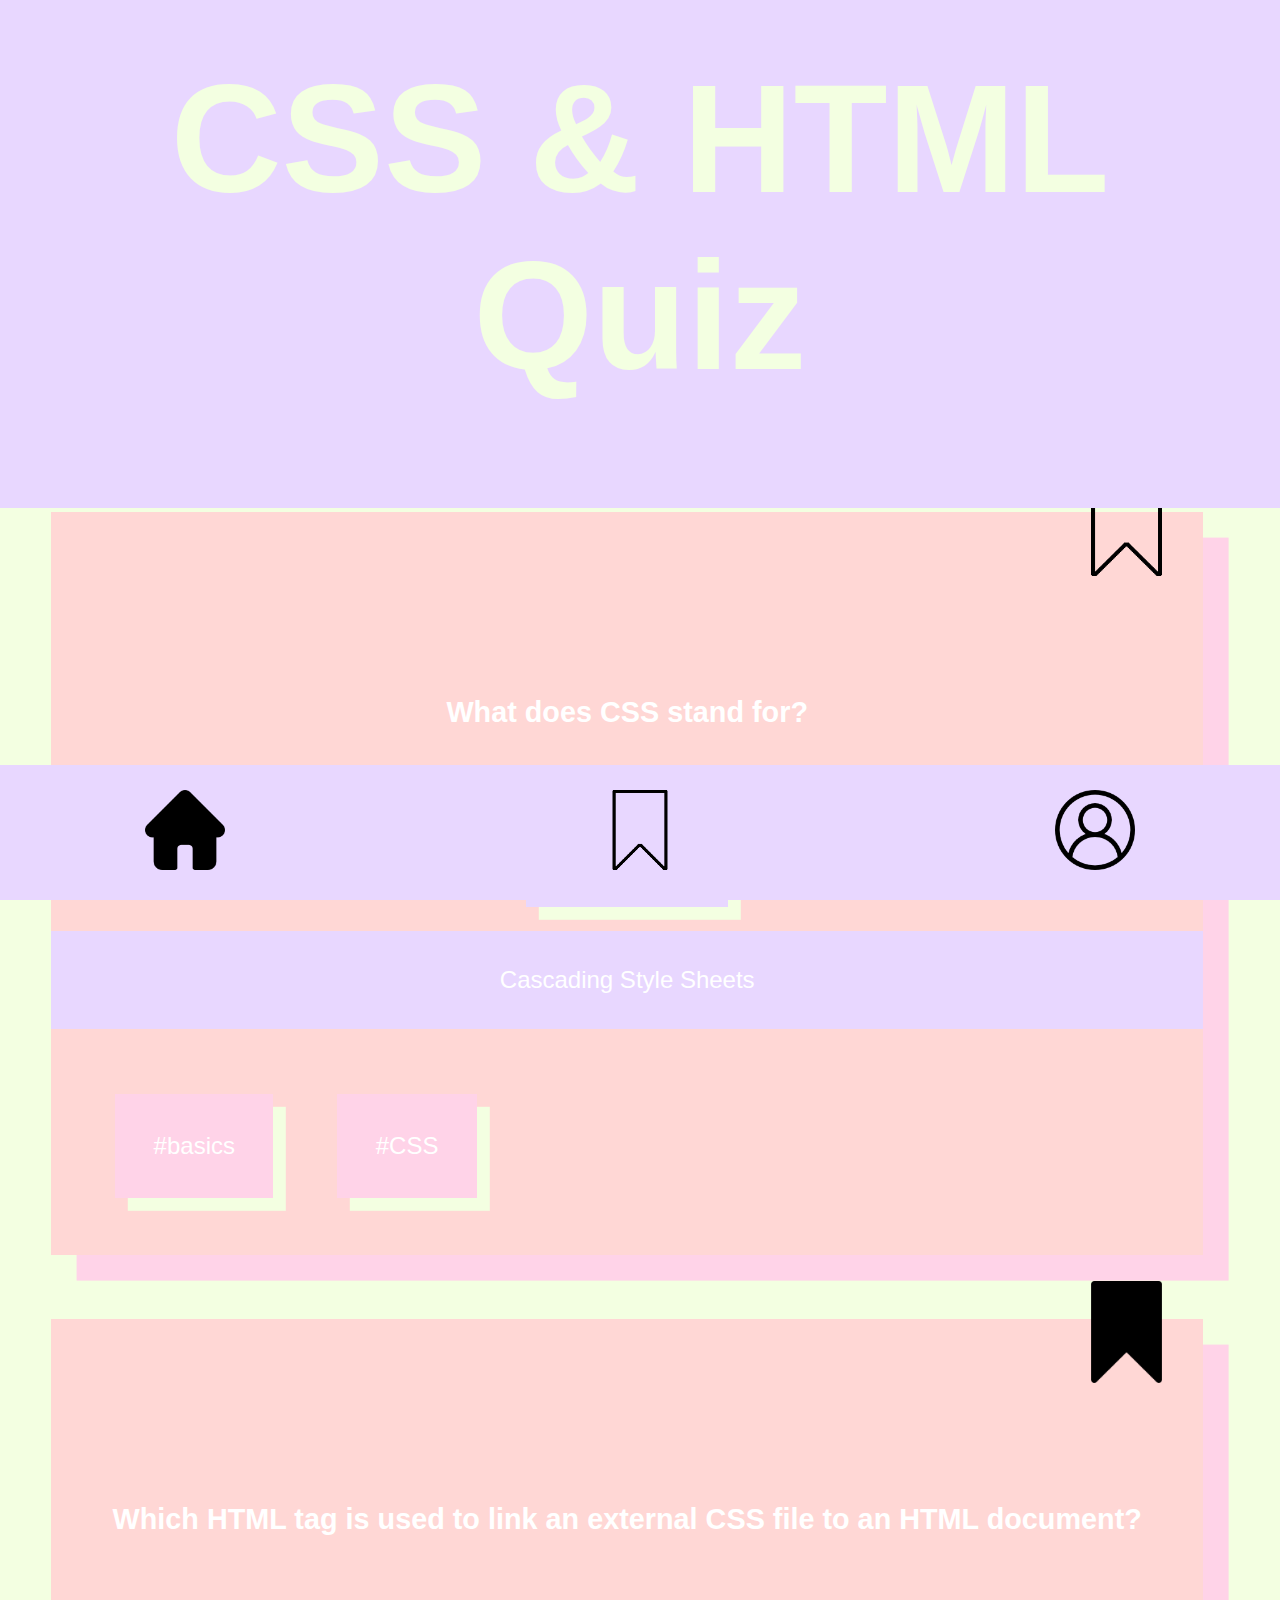
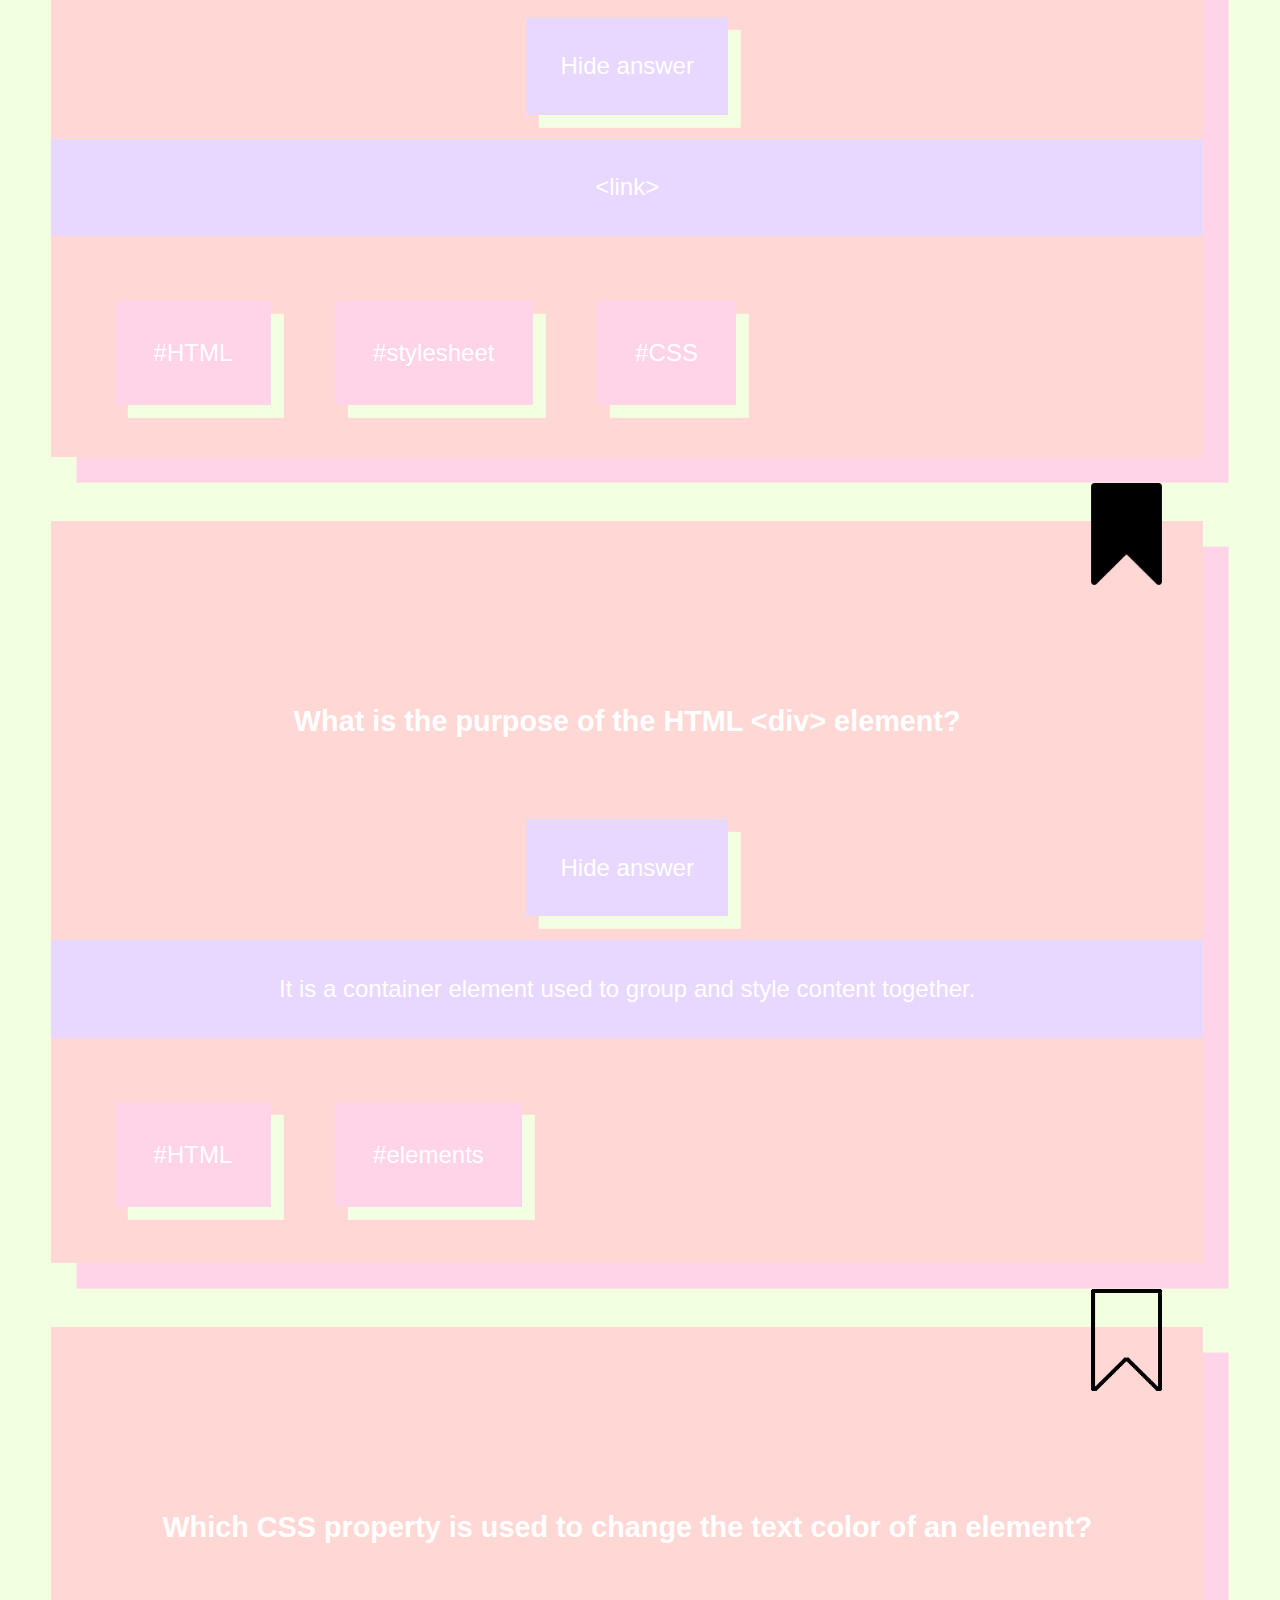
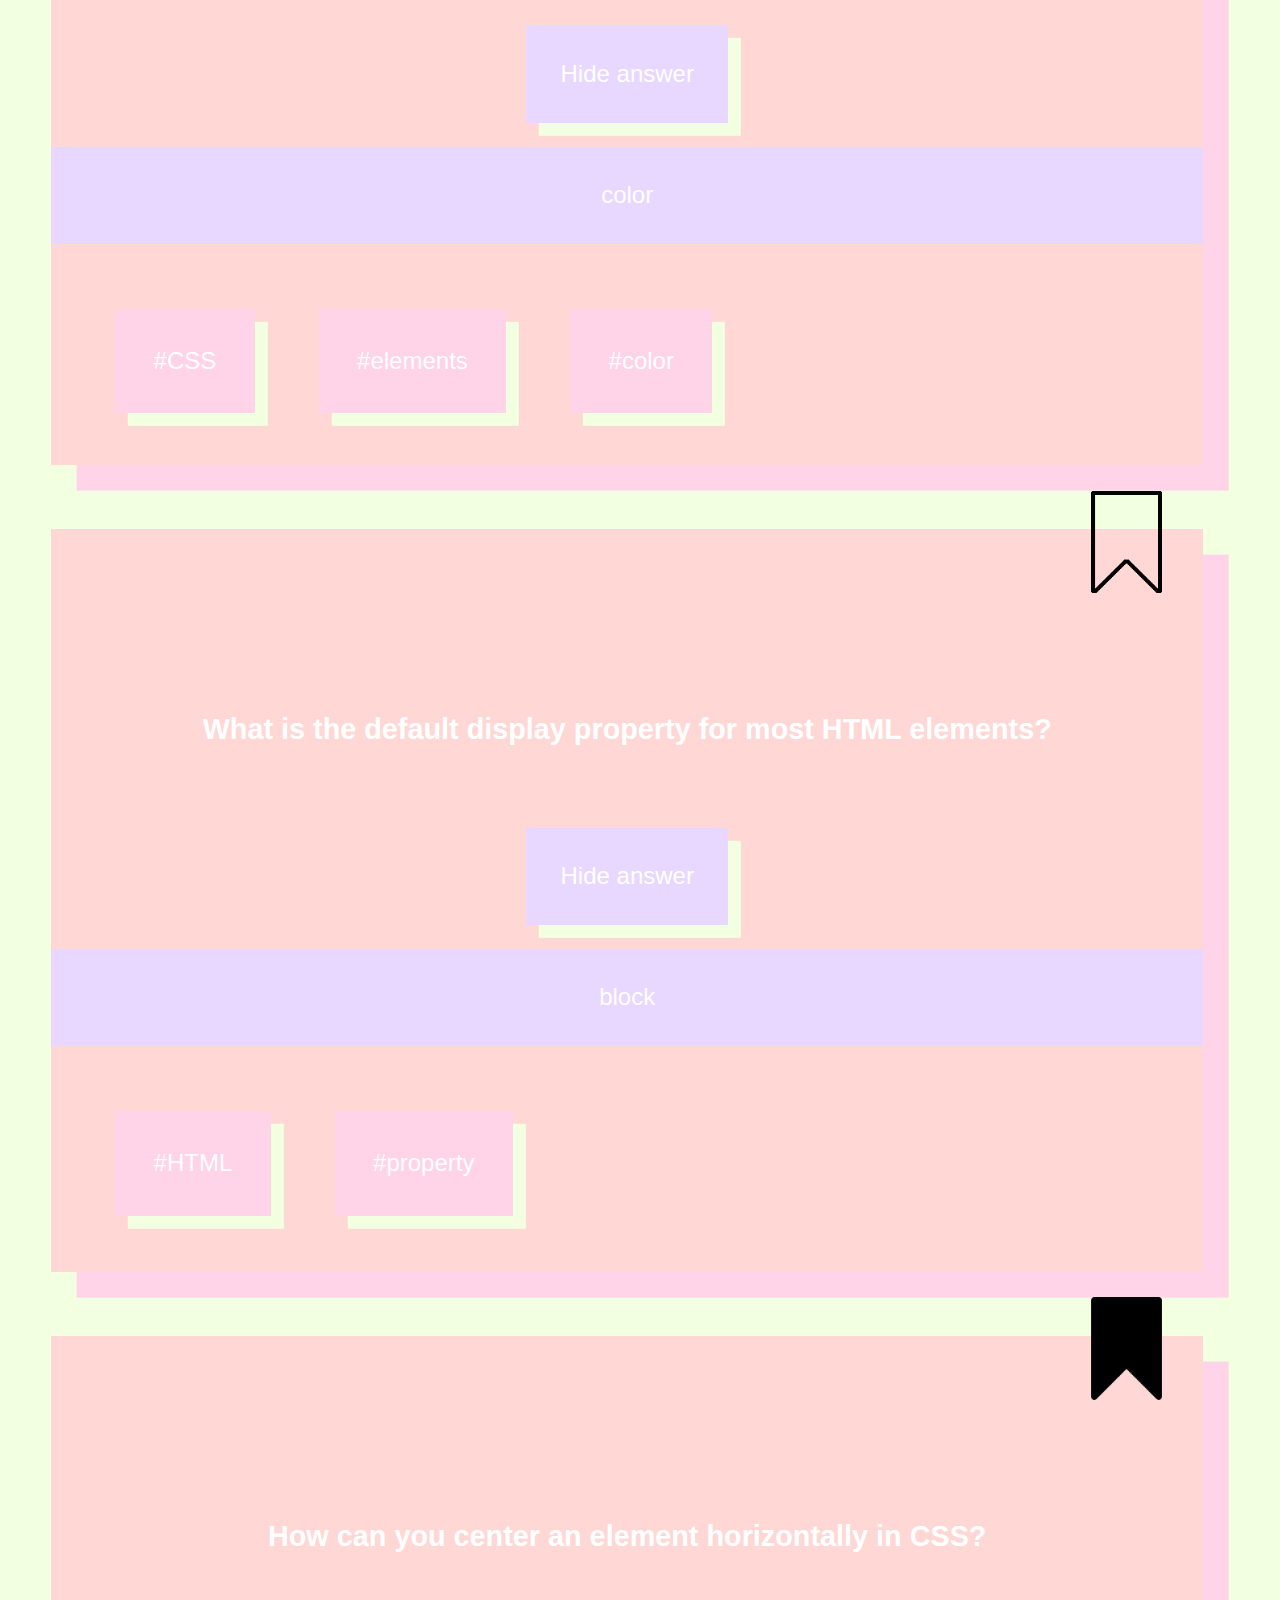
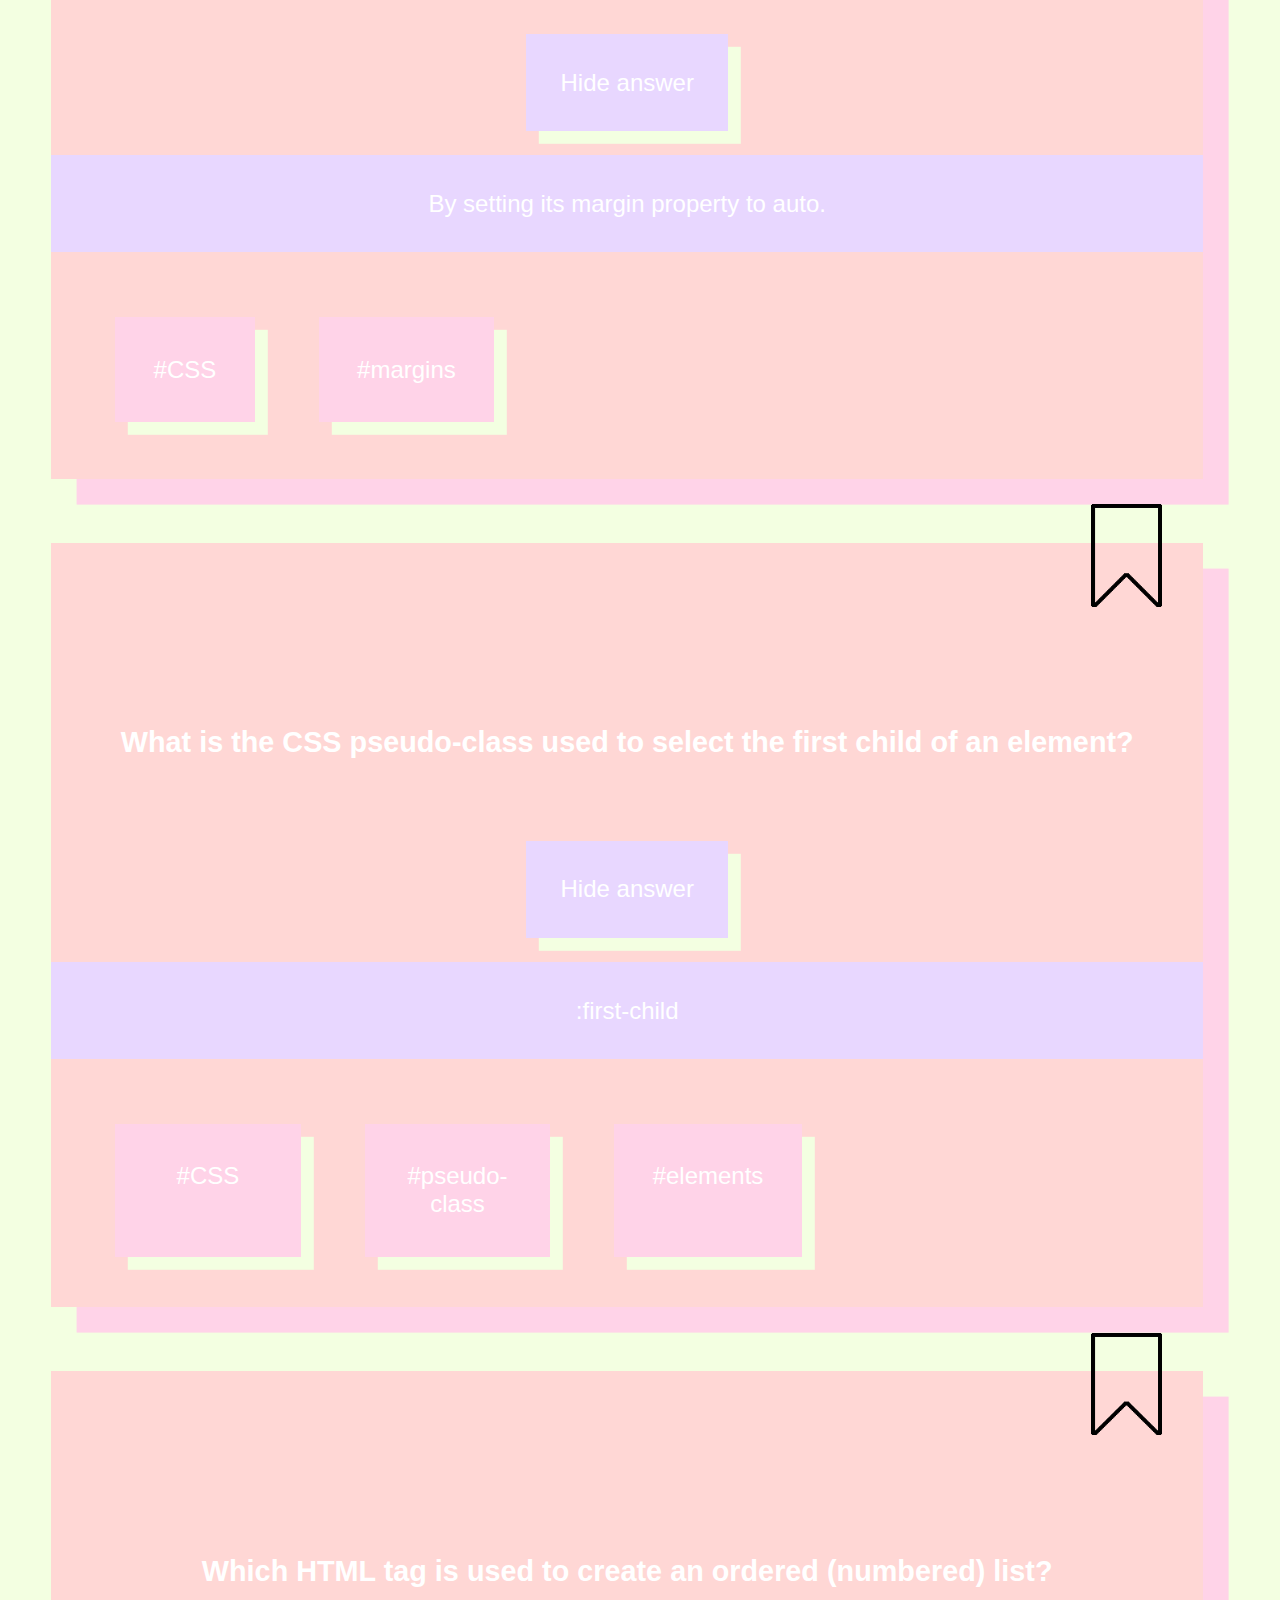
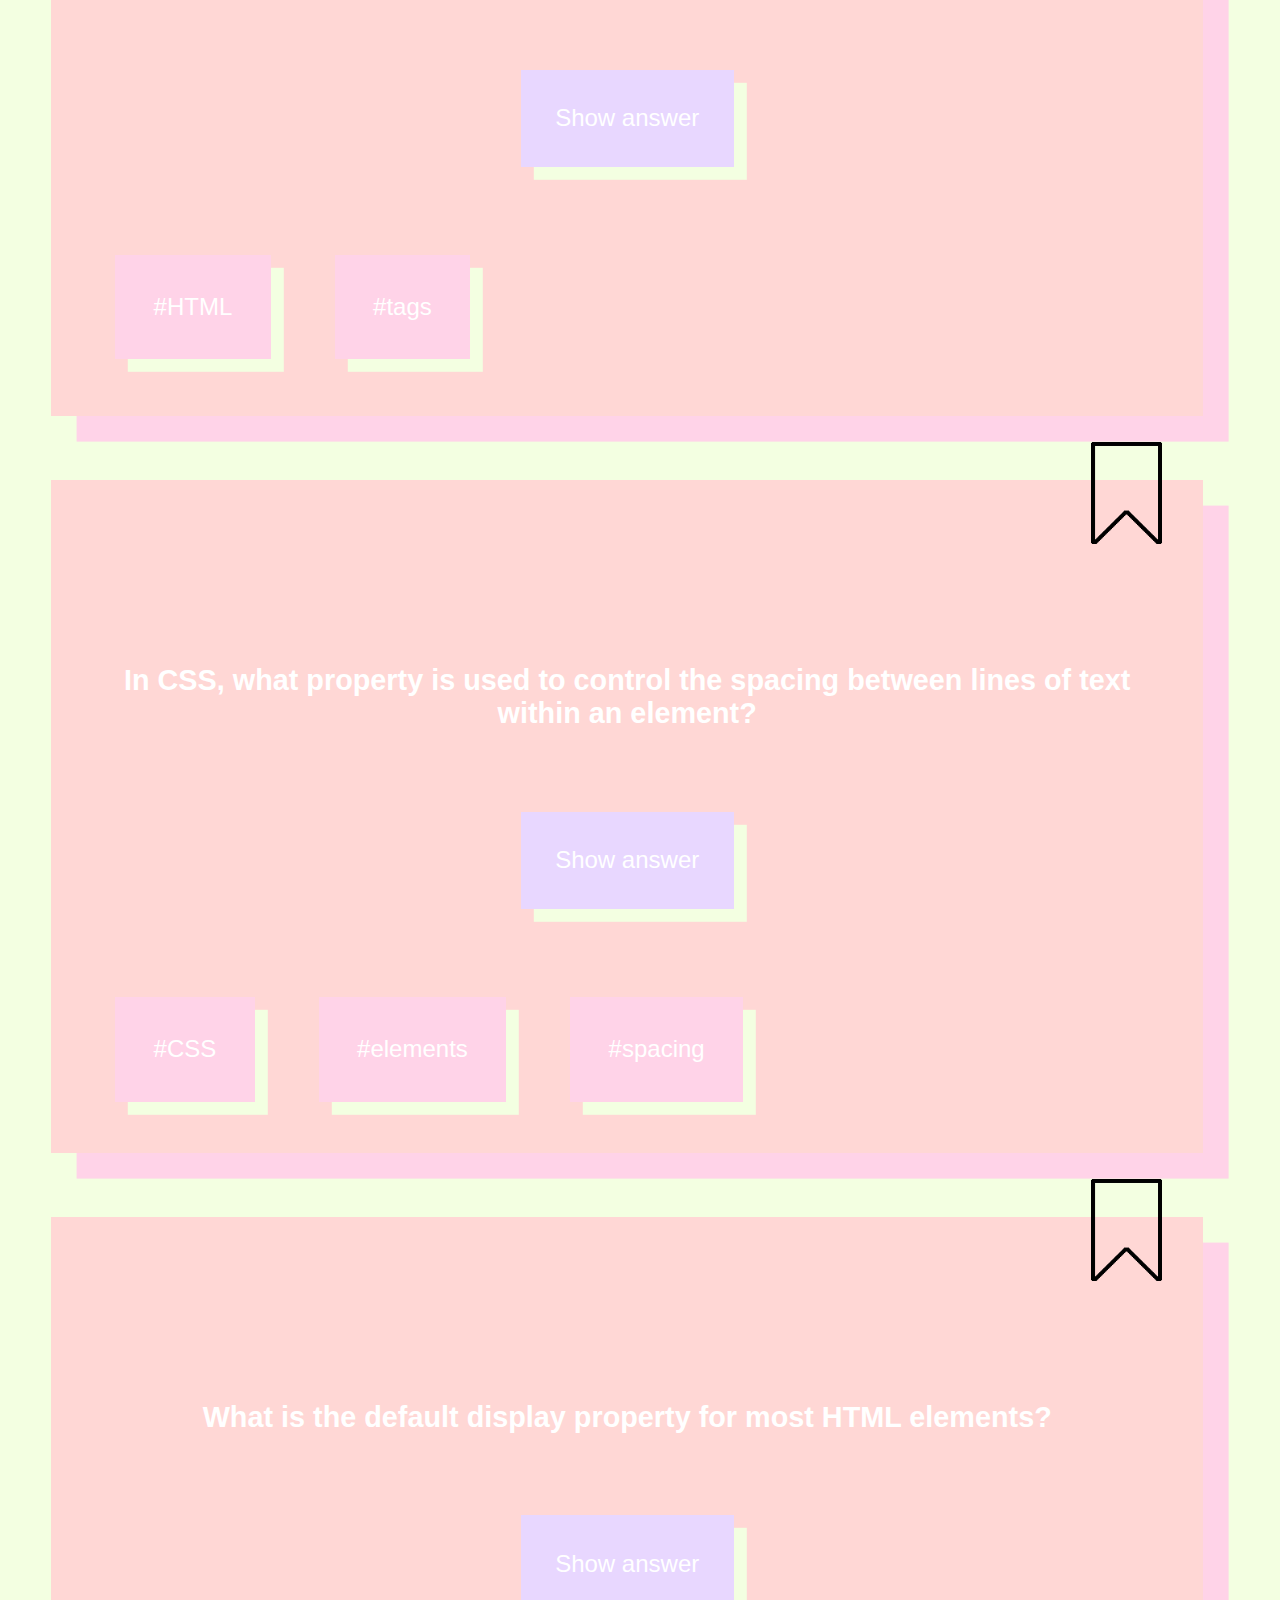
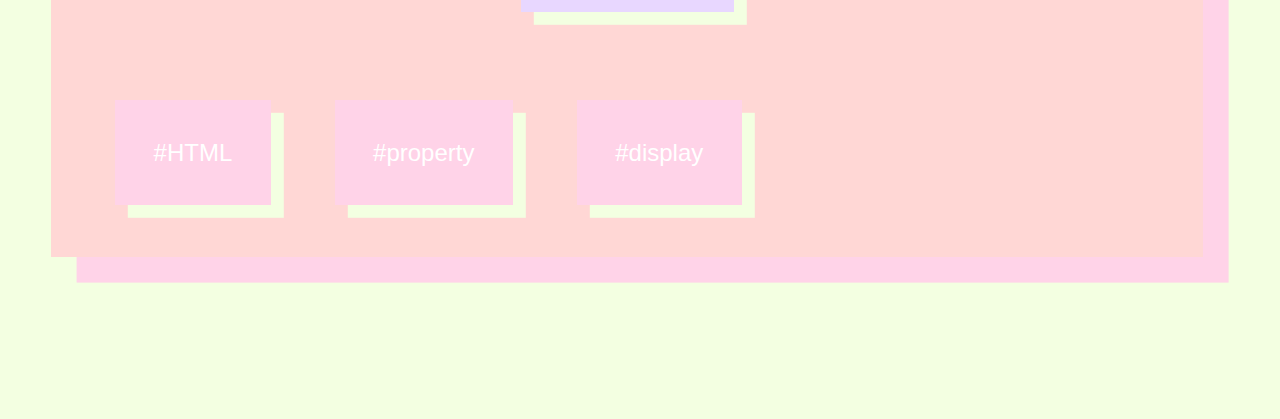
==== index.html @ d7598aff "delete unnecessary section and style bottom space in index.html and bookmarks.html" ====
<!DOCTYPE html>
<html lang="en">
  <head>
    <meta charset="UTF-8" />
    <meta name="viewport" content="width=device-width, initial-scale=1.0" />
    <title>CSS & HTML Quiz - Questions</title>
    <link rel="stylesheet" href="css/styles.css" />
  </head>
  <body>
    <header>
      <h1>CSS & HTML Quiz</h1>
    </header>
    <main>
      <section class="question-box question-1">
        <img
          src="media/icons/bookmark_transparent.png"
          alt="bookmark icon unsigned"
          class="bookmark-icon"
        />
        <h2>What does CSS stand for?</h2>
        <button aria-label="answer button">Hide answer</button>
        <p>Cascading Style Sheets</p>
        <section class="tag-container">
          <p class="tag">#basics</p>
          <p class="tag">#CSS</p>
        </section>
      </section>
      <section class="question-box question-2">
        <img
          src="media/icons/bookmark_filled.png"
          alt="bookmark icon unsigned"
          class="bookmark-icon"
        />
        <h2>
          Which HTML tag is used to link an external CSS file to an HTML
          document?
        </h2>
        <button aria-label="answer button">Hide answer</button>
        <p>&lt;link&gt;</p>
        <section class="tag-container">
          <p class="tag">#HTML</p>
          <p class="tag">#stylesheet</p>
          <p class="tag">#CSS</p>
        </section>
      </section>
      <section class="question-box question-3">
        <img
          src="media/icons/bookmark_filled.png"
          alt="bookmark icon unsigned"
          class="bookmark-icon"
        />
        <h2>What is the purpose of the HTML &lt;div&gt; element?</h2>
        <button aria-label="answer button">Hide answer</button>
        <p>
          It is a container element used to group and style content together.
        </p>
        <section class="tag-container">
          <p class="tag">#HTML</p>
          <p class="tag">#elements</p>
        </section>
      </section>
      <section class="question-box question-4">
        <img
          src="media/icons/bookmark_transparent.png"
          alt="bookmark icon unsigned"
          class="bookmark-icon"
        />
        <h2>
          Which CSS property is used to change the text color of an element?
        </h2>
        <button aria-label="answer button">Hide answer</button>
        <p>color</p>
        <section class="tag-container">
          <p class="tag">#CSS</p>
          <p class="tag">#elements</p>
          <p class="tag">#color</p>
        </section>
      </section>
      <section class="question-box question-5">
        <img
          src="media/icons/bookmark_transparent.png"
          alt="bookmark icon unsigned"
          class="bookmark-icon"
        />
        <h2>What is the default display property for most HTML elements?</h2>
        <button aria-label="answer button">Hide answer</button>
        <p>block</p>
        <section class="tag-container">
          <p class="tag">#HTML</p>
          <p class="tag">#property</p>
        </section>
      </section>
      <section class="question-box question-6git">
        <img
          src="media/icons/bookmark_filled.png"
          alt="bookmark icon unsigned"
          class="bookmark-icon"
        />
        <h2>How can you center an element horizontally in CSS?</h2>
        <button aria-label="answer button">Hide answer</button>
        <p>By setting its margin property to auto.</p>
        <section class="tag-container">
          <p class="tag">#CSS</p>
          <p class="tag">#margins</p>
        </section>
      </section>
      <section class="question-box question-7">
        <img
          src="media/icons/bookmark_transparent.png"
          alt="bookmark icon unsigned"
          class="bookmark-icon"
        />
        <h2>
          What is the CSS pseudo-class used to select the first child of an
          element?
        </h2>
        <button aria-label="answer button">Hide answer</button>
        <p>:first-child</p>
        <section class="tag-container">
          <p class="tag">#CSS</p>
          <p class="tag">#pseudo-class</p>
          <p class="tag">#elements</p>
        </section>
      </section>
      <section class="question-box question-8">
        <img
          src="media/icons/bookmark_transparent.png"
          alt="bookmark icon unsigned"
          class="bookmark-icon"
        />
        <h2>Which HTML tag is used to create an ordered (numbered) list?</h2>
        <button aria-label="answer button">Show answer</button>
        <p hidden>&lt;ol&gt;</p>
        <section class="tag-container">
          <p class="tag">#HTML</p>
          <p class="tag">#tags</p>
        </section>
      </section>
      <section class="question-box question-9">
        <img
          src="media/icons/bookmark_transparent.png"
          alt="bookmark icon unsigned"
          class="bookmark-icon"
        />
        <h2>
          In CSS, what property is used to control the spacing between lines of
          text within an element?
        </h2>
        <button aria-label="answer button">Show answer</button>
        <p hidden>line-height</p>
        <section class="tag-container">
          <p class="tag">#CSS</p>
          <p class="tag">#elements</p>
          <p class="tag">#spacing</p>
        </section>
      </section>
      <section class="question-box question-10 last-question">
        <img
          src="media/icons/bookmark_transparent.png"
          alt="bookmark icon unsigned"
          class="bookmark-icon"
        />
        <h2>What is the default display property for most HTML elements?</h2>
        <button aria-label="answer button">Show answer</button>
        <p hidden>block</p>
        <section class="tag-container">
          <p class="tag">#HTML</p>
          <p class="tag">#property</p>
          <p class="tag">#display</p>
        </section>
      </section>
    </main>
    <footer>
      <a href="#"
        ><img
          src="media/icons/home_filled.png"
          alt="home icon signed"
          width="80px"
          height="80px"
      /></a>
      <a href="bookmarks.html"
        ><img
          src="media/icons/bookmark_transparent.png"
          alt="bookmark icon unsigned"
          width="80px"
          height="80px"
      /></a>
      <a href="profile.html"
        ><img
          src="media/icons/profile.png"
          alt="profile icon unsigned"
          width="80px"
          height="80px"
      /></a>
    </footer>
  </body>
</html>
---- css/styles.css ----
@import url(global.css);

.question-box {
  width: 90vw;
  height: auto;
  margin-bottom: 5vw;
  margin-left: -2%;
  display: flex;
  flex-direction: column;
  align-items: center;
  background-color: var(--primary-background-color);
  box-shadow: 2vw 2vw var(--highlight-color);
}

.tag-container {
  height: fit-content;
  width: fit-content;
  display: flex;
  align-self: flex-start;
  margin: 5vw;
  gap: 5vw;
}

.tag {
  background-color: var(--highlight-color);
  box-shadow: 1vw 1vw var(--secondary-background-color);
  padding: 3vw;
}

.bookmark-icon {
  position: relative;
  display: flex;
  flex-direction: row;
  align-self: flex-end;
  align-content: end;
  margin-right: 2vw;
  max-width: 8vw;
  max-height: 8vw;
  top: -3vw;
}

.last-question,
.last-bookmark {
  margin-bottom: 18vh;
}
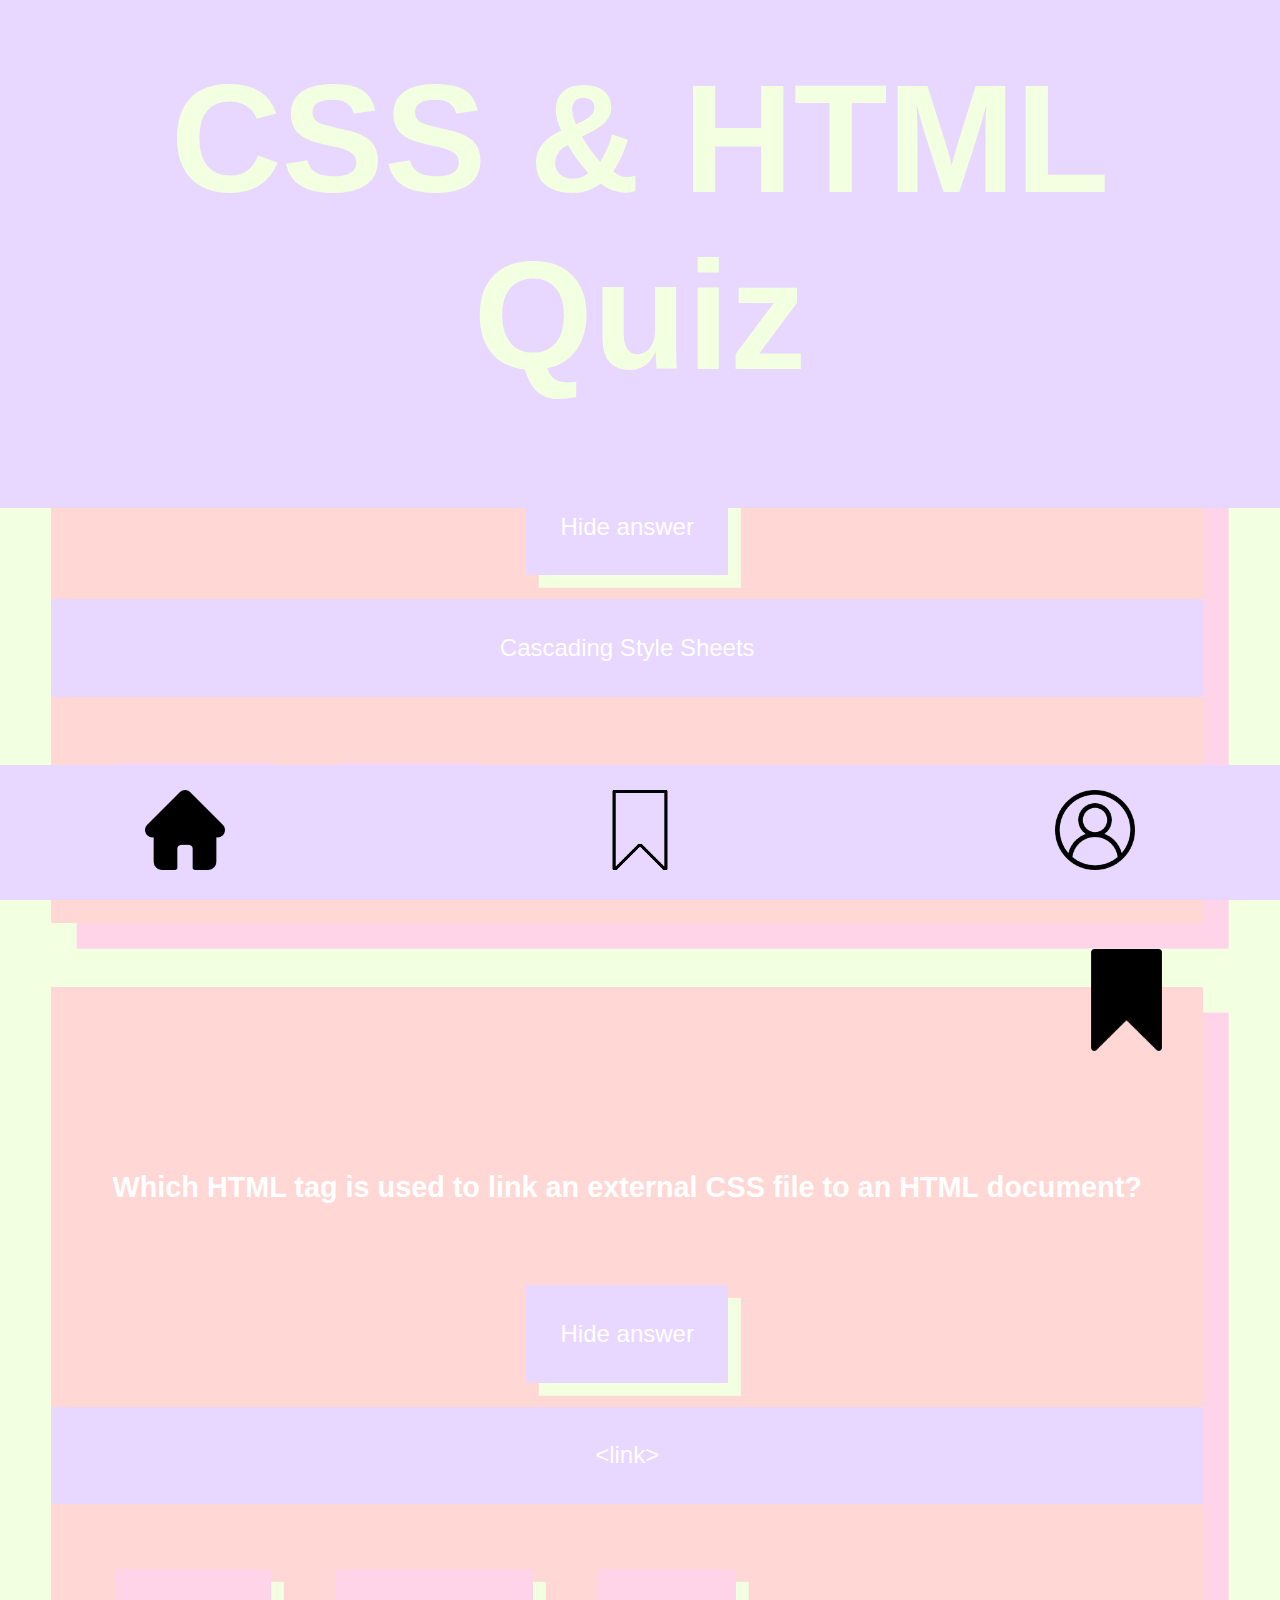
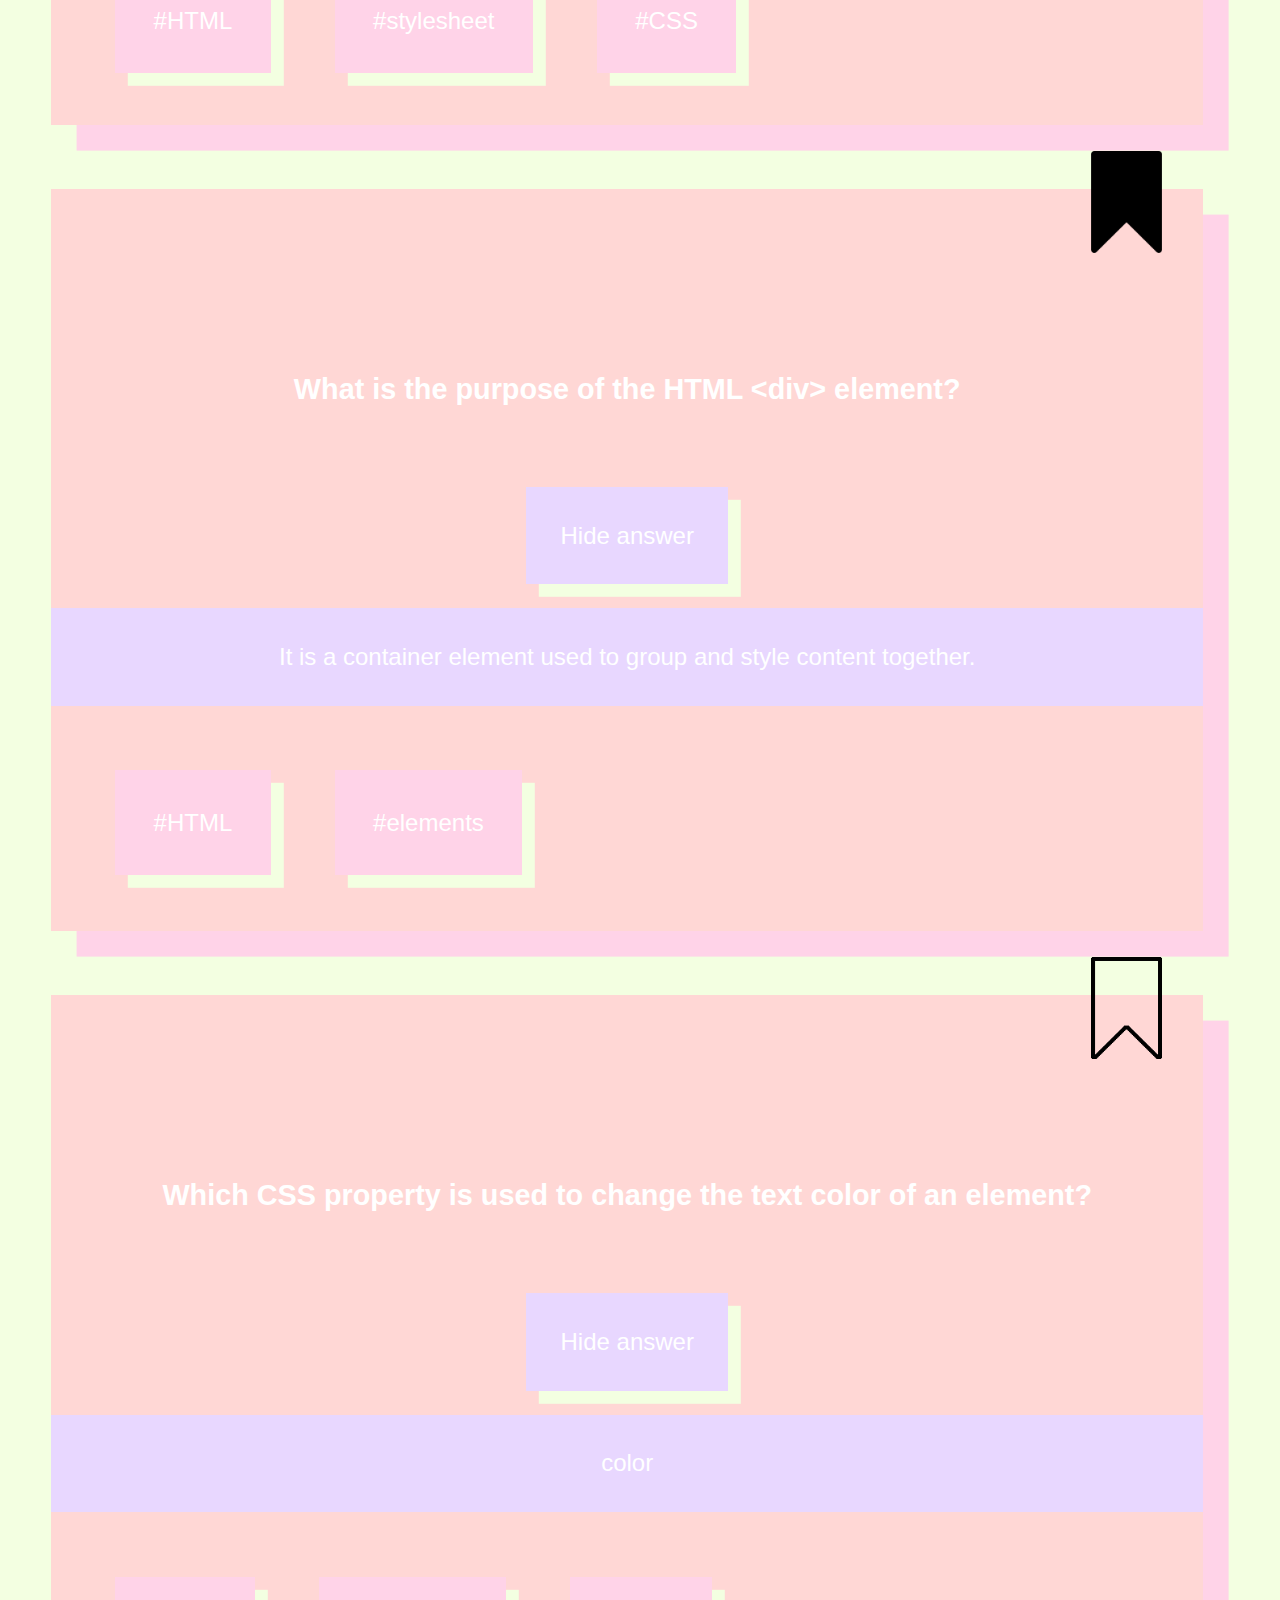
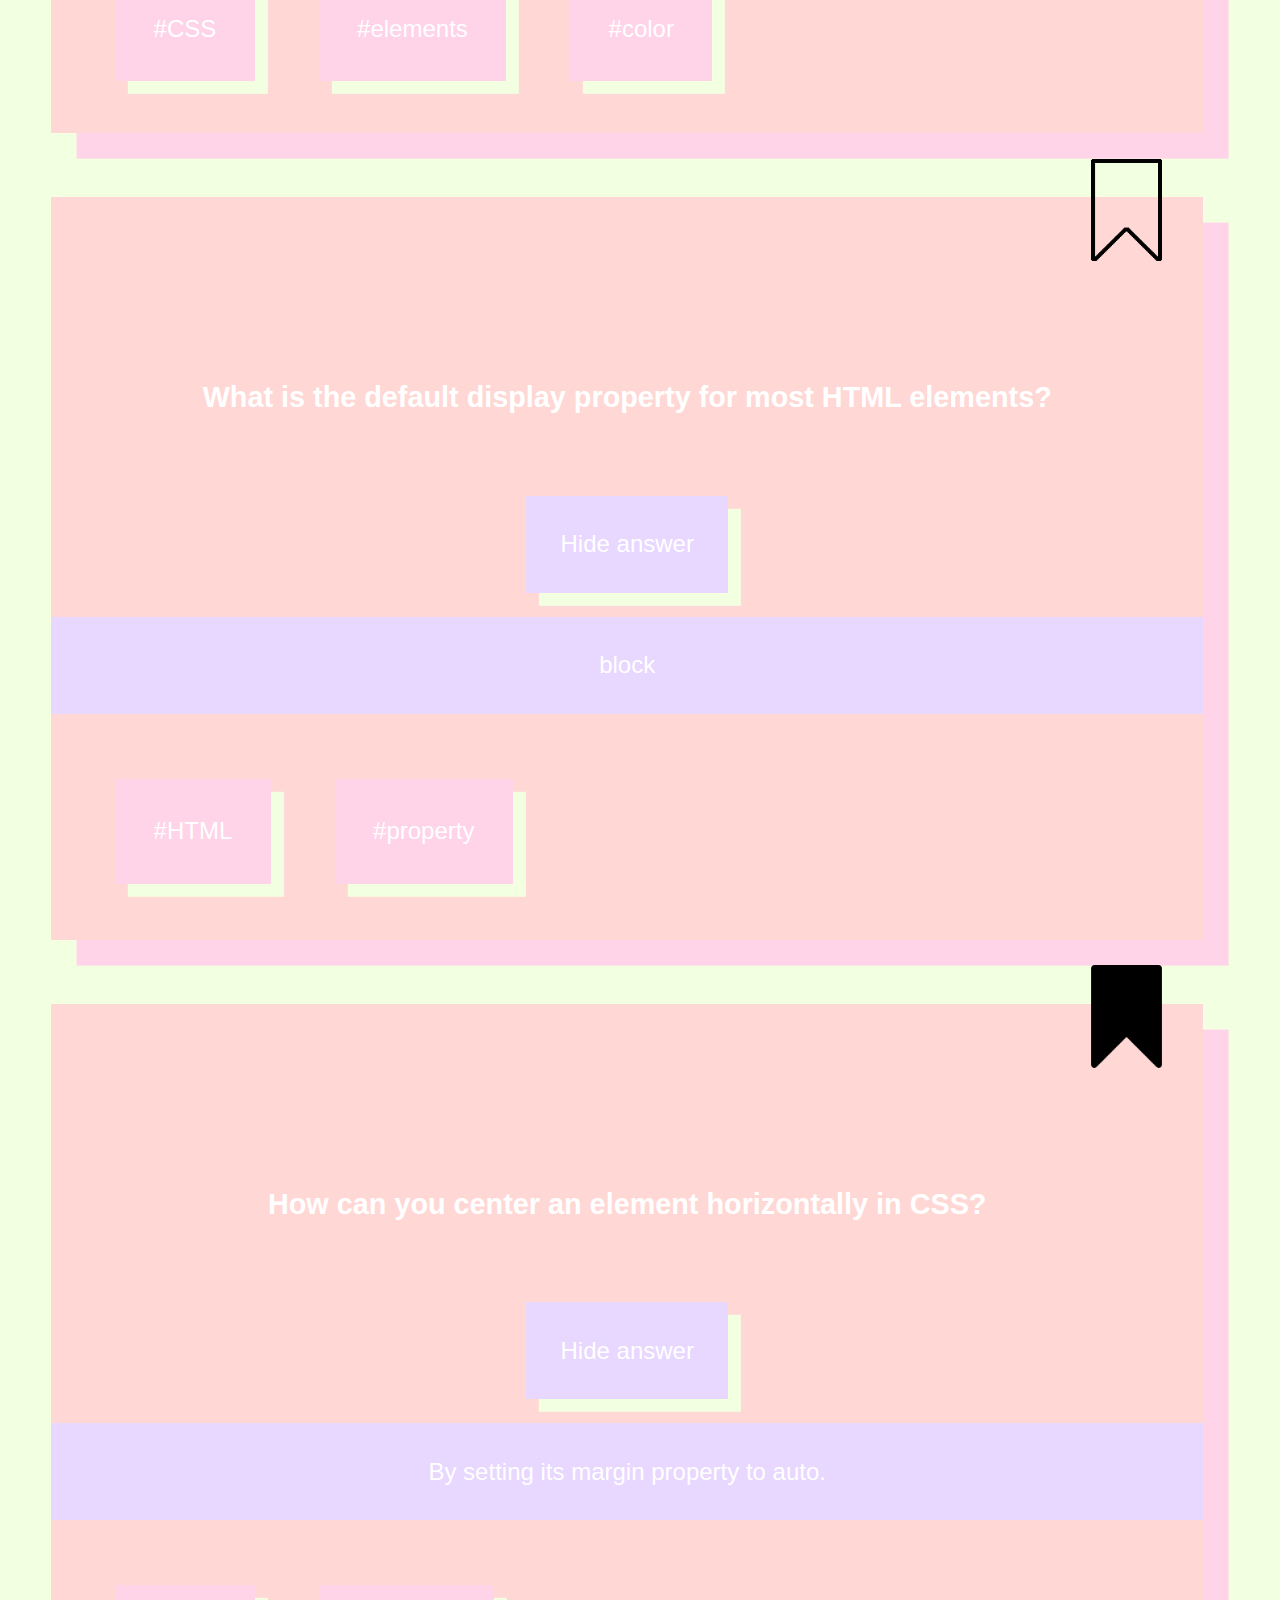
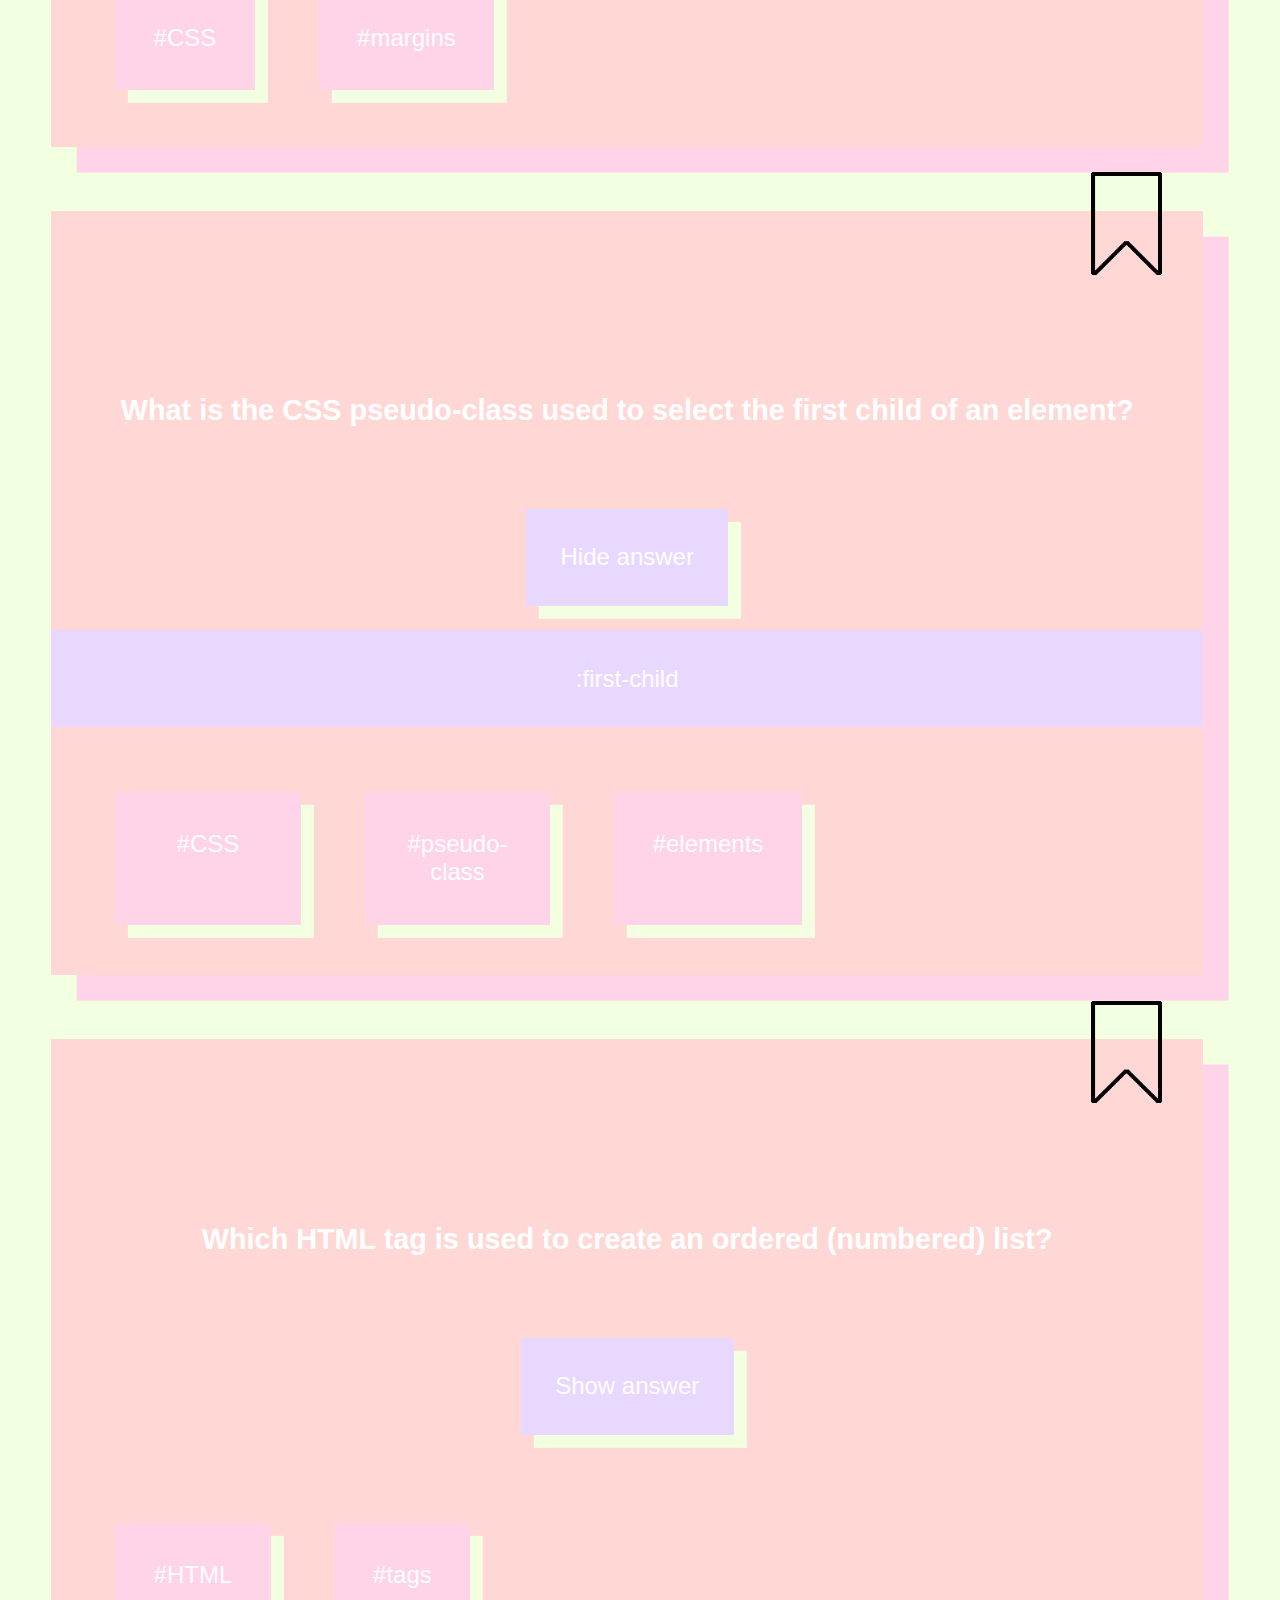
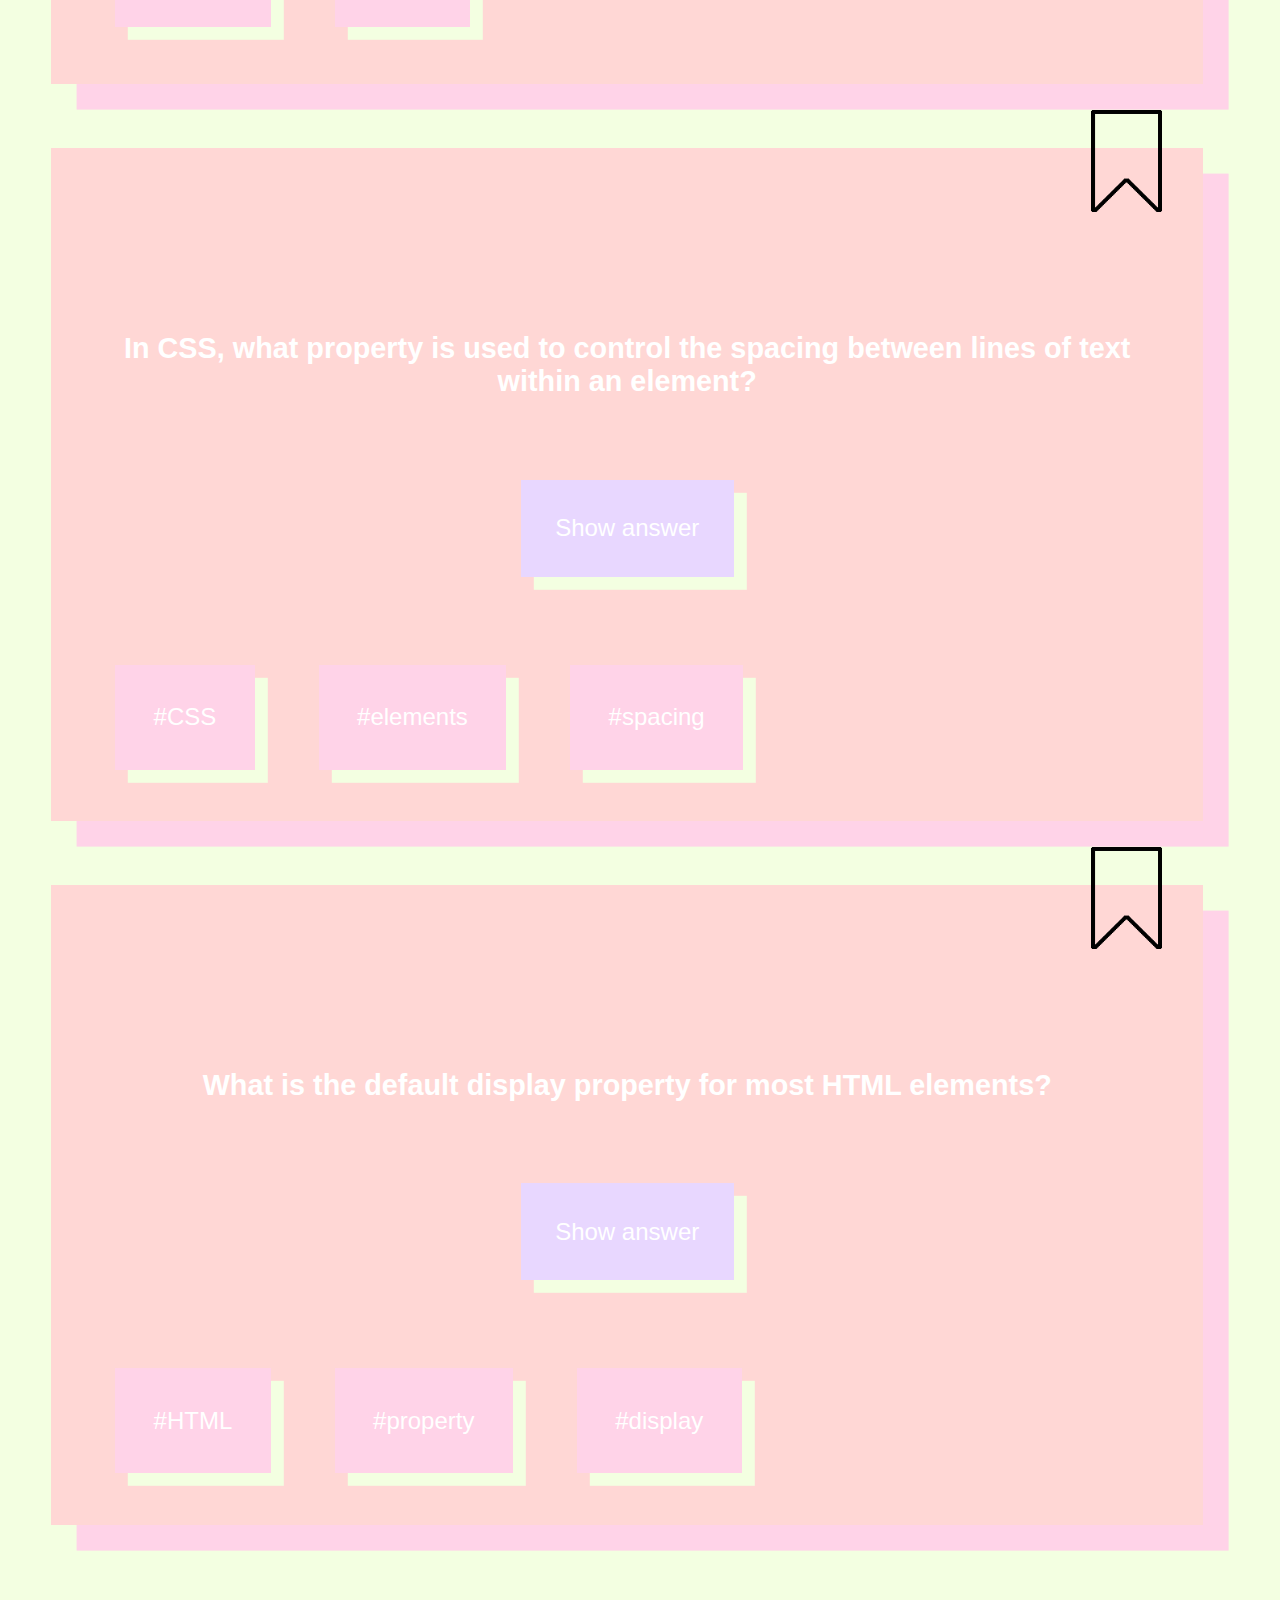
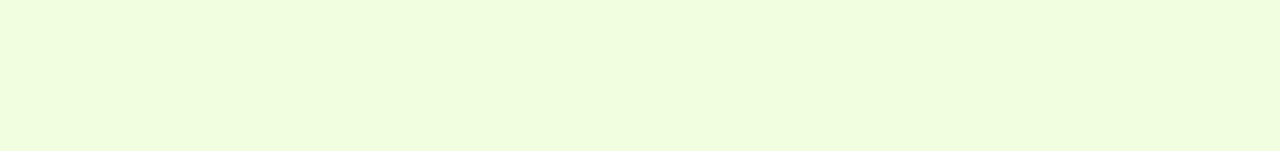
==== commit 83d31697: "delete unnecessary classes" ====
--- a/index.html
+++ b/index.html
@@ -11,7 +11,7 @@
       <h1>CSS & HTML Quiz</h1>
     </header>
     <main>
-      <section class="question-box question-1">
+      <section class="question-box">
         <img
           src="media/icons/bookmark_transparent.png"
           alt="bookmark icon unsigned"
@@ -25,7 +25,7 @@
           <p class="tag">#CSS</p>
         </section>
       </section>
-      <section class="question-box question-2">
+      <section class="question-box">
         <img
           src="media/icons/bookmark_filled.png"
           alt="bookmark icon unsigned"
@@ -43,7 +43,7 @@
           <p class="tag">#CSS</p>
         </section>
       </section>
-      <section class="question-box question-3">
+      <section class="question-box">
         <img
           src="media/icons/bookmark_filled.png"
           alt="bookmark icon unsigned"
@@ -59,7 +59,7 @@
           <p class="tag">#elements</p>
         </section>
       </section>
-      <section class="question-box question-4">
+      <section class="question-box">
         <img
           src="media/icons/bookmark_transparent.png"
           alt="bookmark icon unsigned"
@@ -76,7 +76,7 @@
           <p class="tag">#color</p>
         </section>
       </section>
-      <section class="question-box question-5">
+      <section class="question-box">
         <img
           src="media/icons/bookmark_transparent.png"
           alt="bookmark icon unsigned"
@@ -90,7 +90,7 @@
           <p class="tag">#property</p>
         </section>
       </section>
-      <section class="question-box question-6git">
+      <section class="question-box">
         <img
           src="media/icons/bookmark_filled.png"
           alt="bookmark icon unsigned"
@@ -104,7 +104,7 @@
           <p class="tag">#margins</p>
         </section>
       </section>
-      <section class="question-box question-7">
+      <section class="question-box">
         <img
           src="media/icons/bookmark_transparent.png"
           alt="bookmark icon unsigned"
@@ -122,7 +122,7 @@
           <p class="tag">#elements</p>
         </section>
       </section>
-      <section class="question-box question-8">
+      <section class="question-box">
         <img
           src="media/icons/bookmark_transparent.png"
           alt="bookmark icon unsigned"
@@ -136,7 +136,7 @@
           <p class="tag">#tags</p>
         </section>
       </section>
-      <section class="question-box question-9">
+      <section class="question-box">
         <img
           src="media/icons/bookmark_transparent.png"
           alt="bookmark icon unsigned"
@@ -154,7 +154,7 @@
           <p class="tag">#spacing</p>
         </section>
       </section>
-      <section class="question-box question-10 last-question">
+      <section class="question-box">
         <img
           src="media/icons/bookmark_transparent.png"
           alt="bookmark icon unsigned"
--- a/css/styles.css
+++ b/css/styles.css
@@ -38,8 +38,3 @@
   max-height: 8vw;
   top: -3vw;
 }
-
-.last-question,
-.last-bookmark {
-  margin-bottom: 18vh;
-}
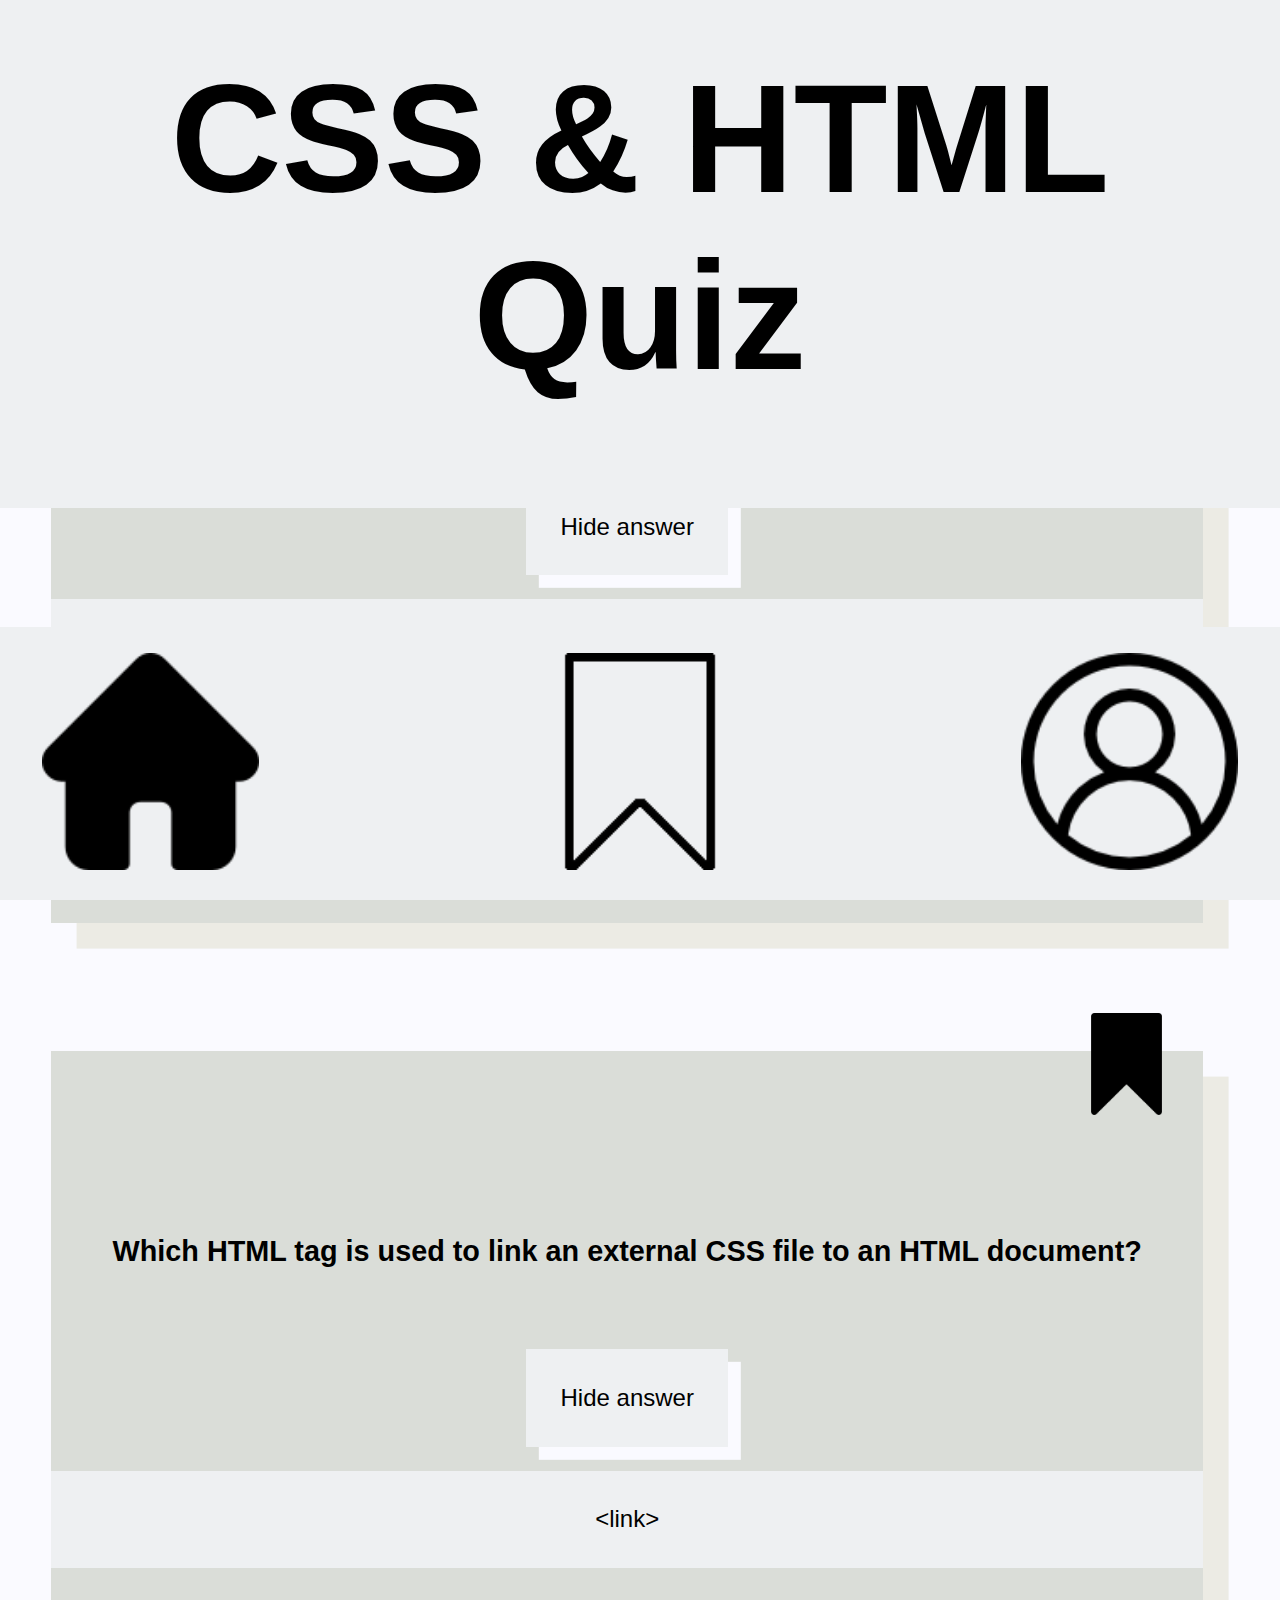
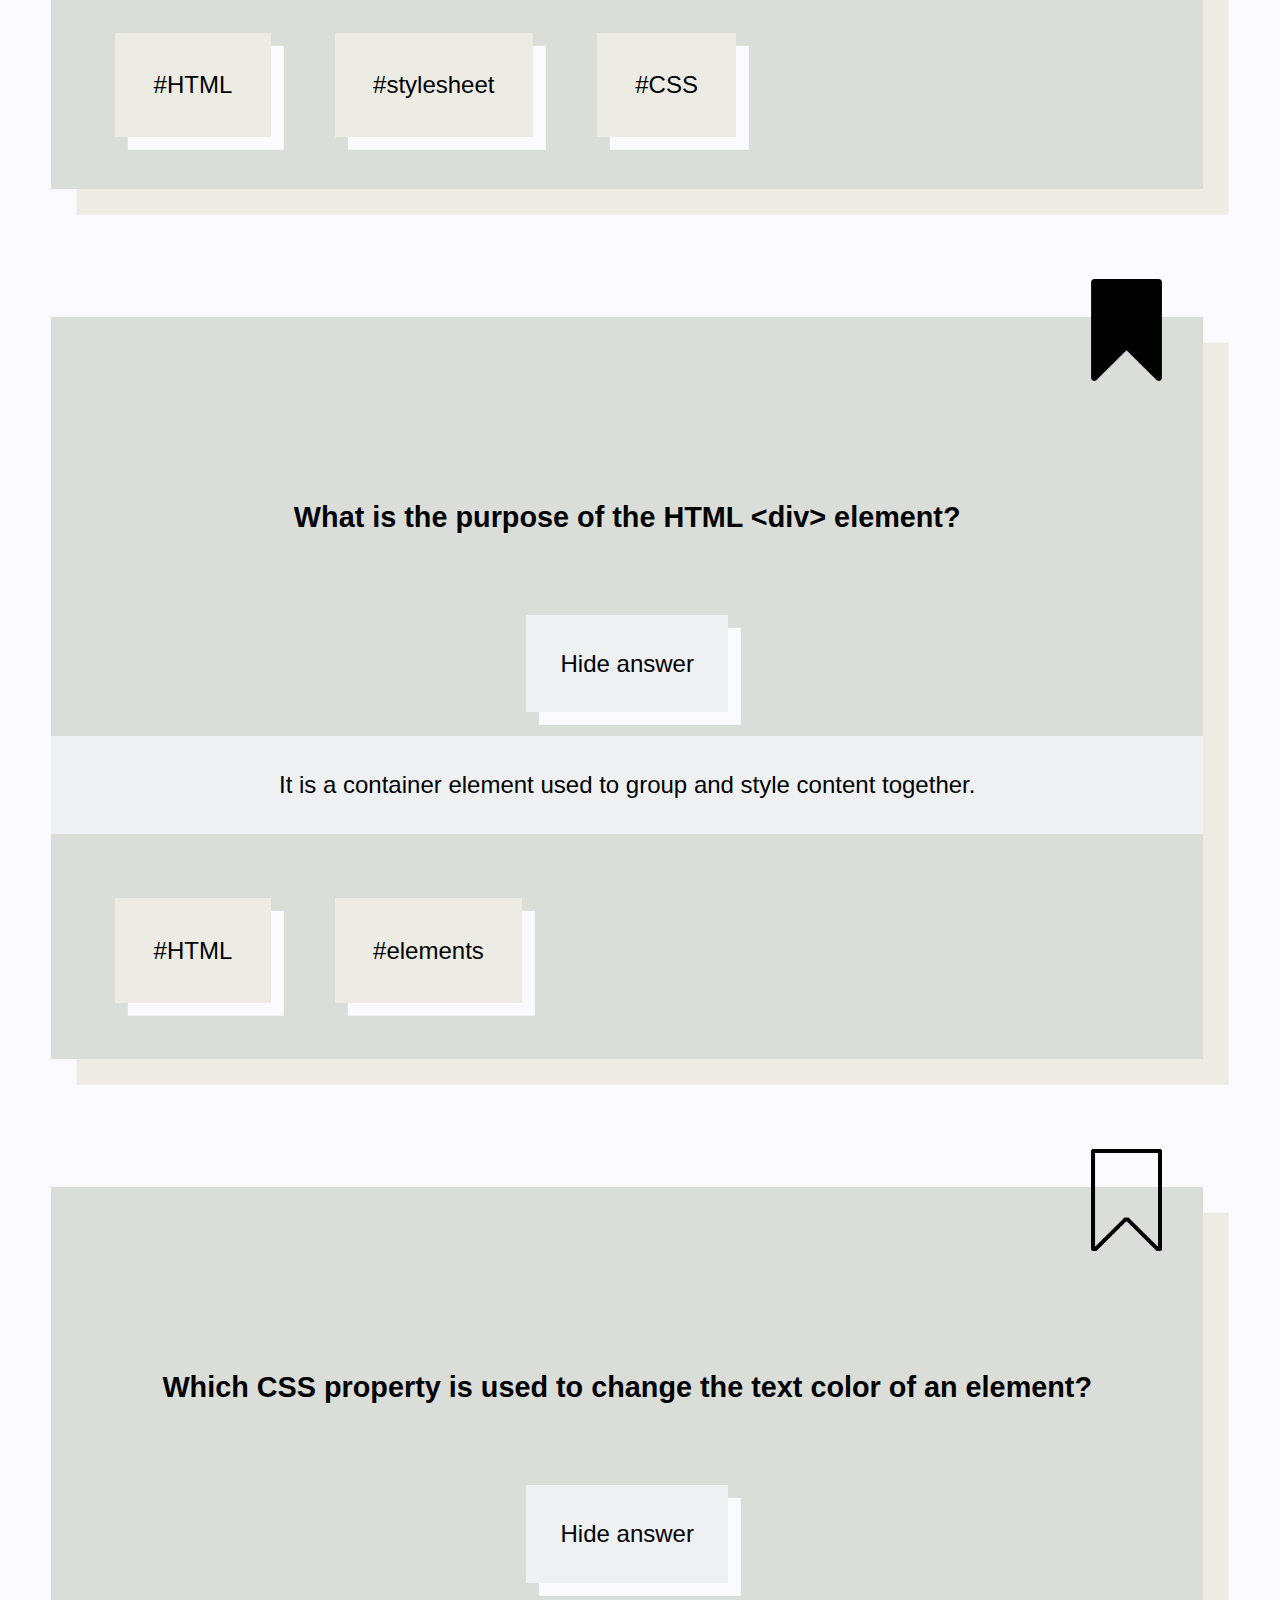
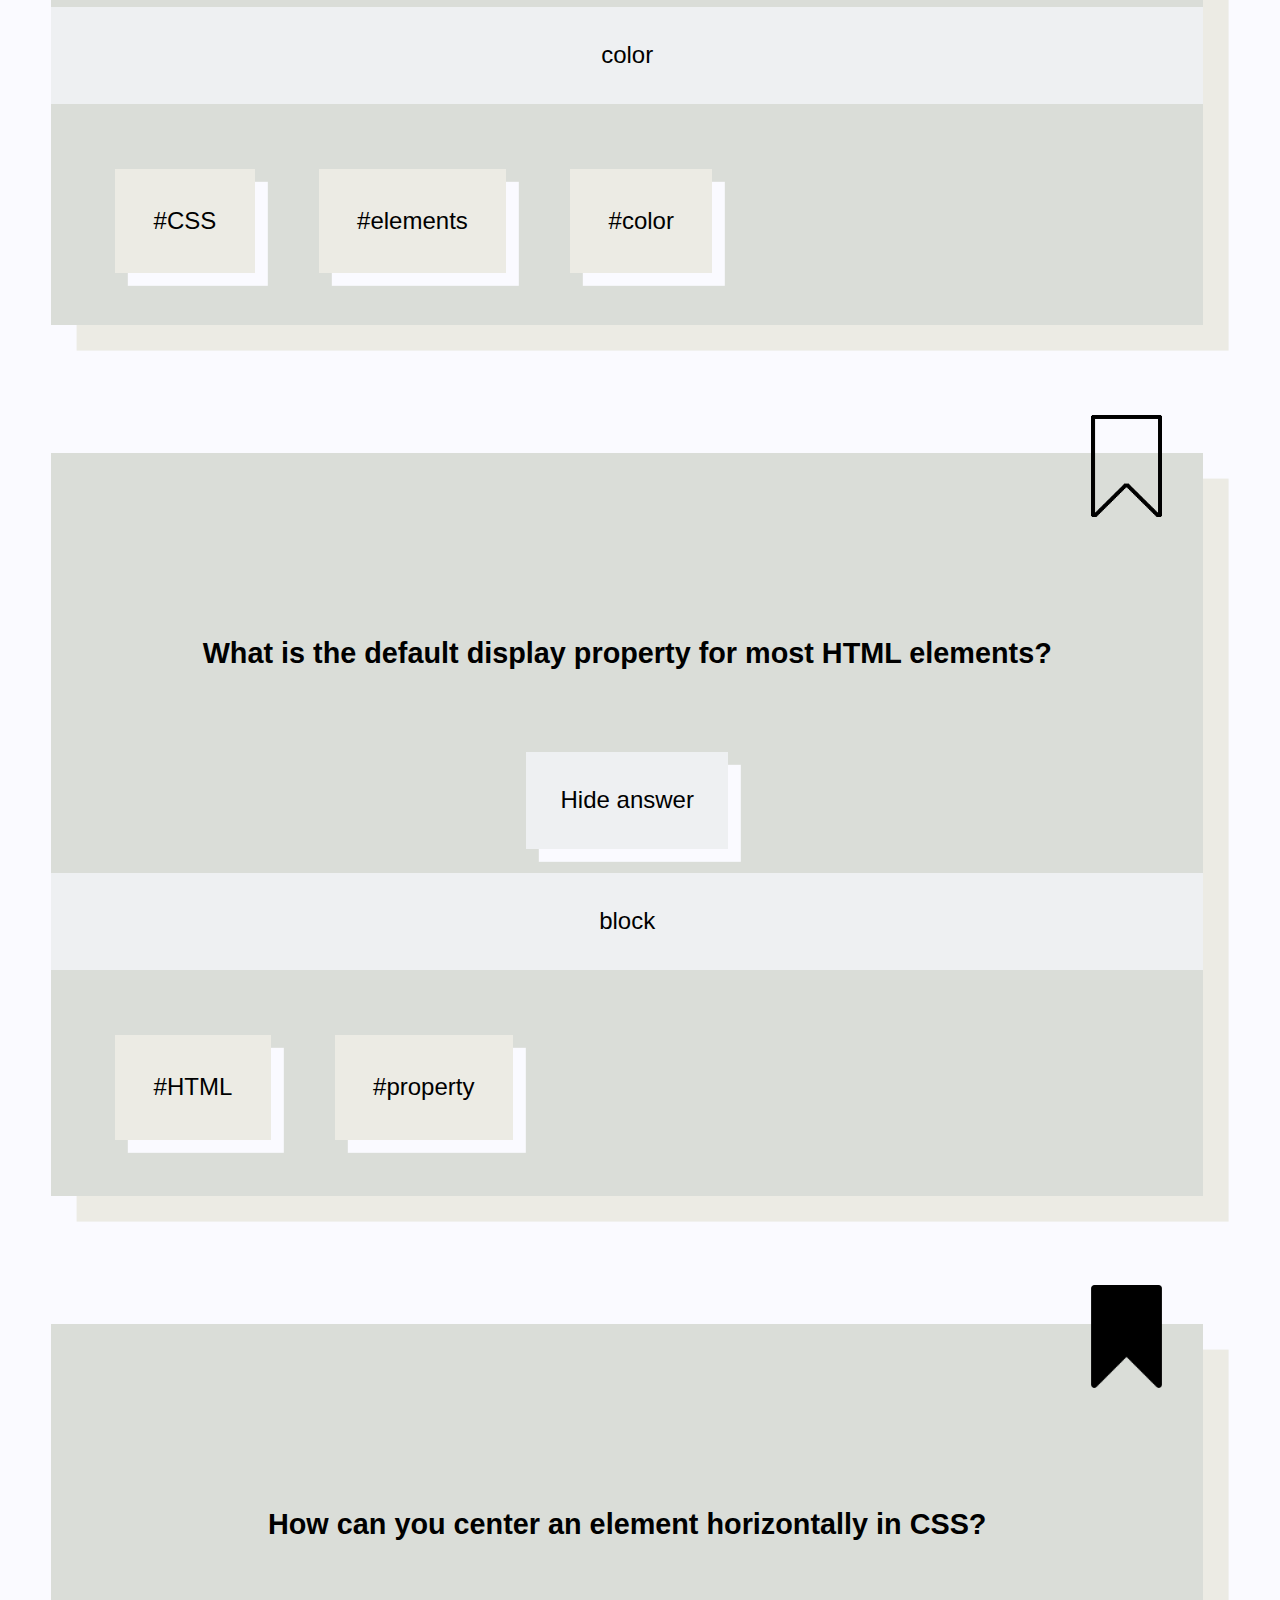
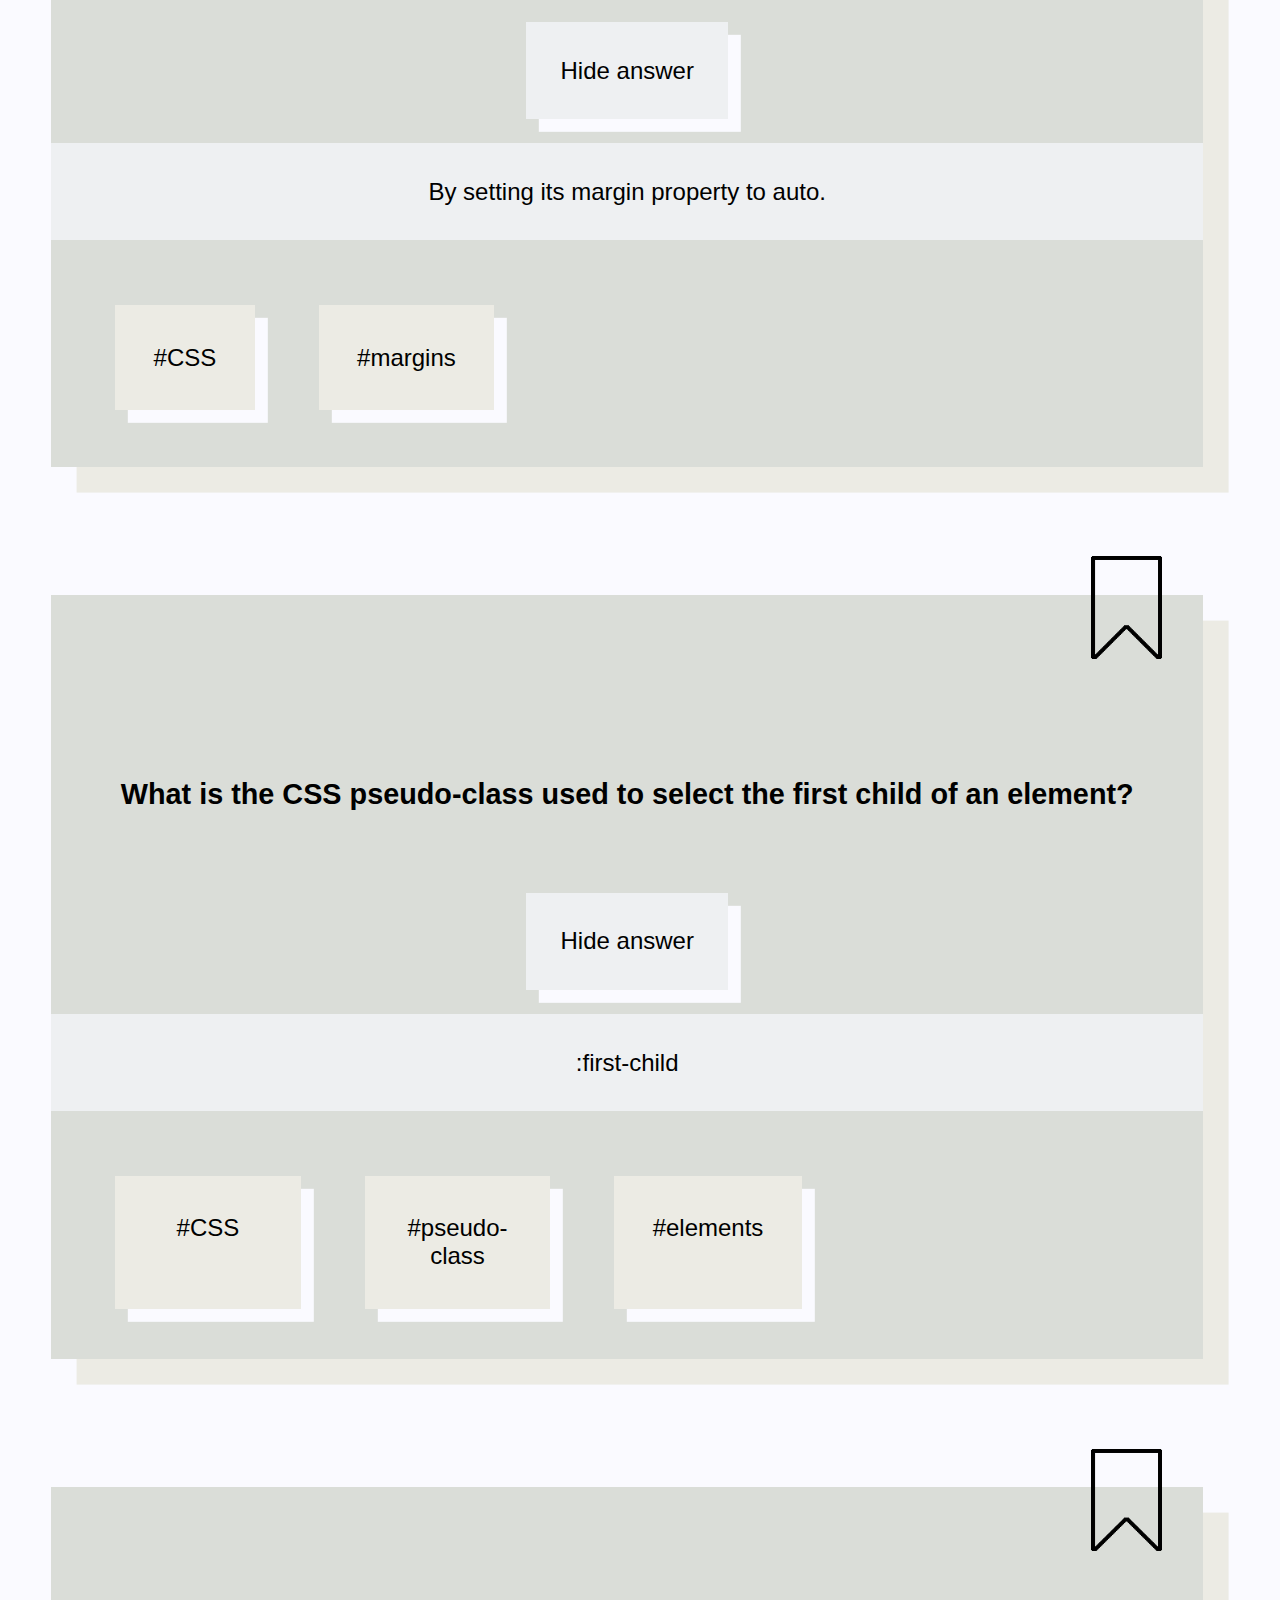
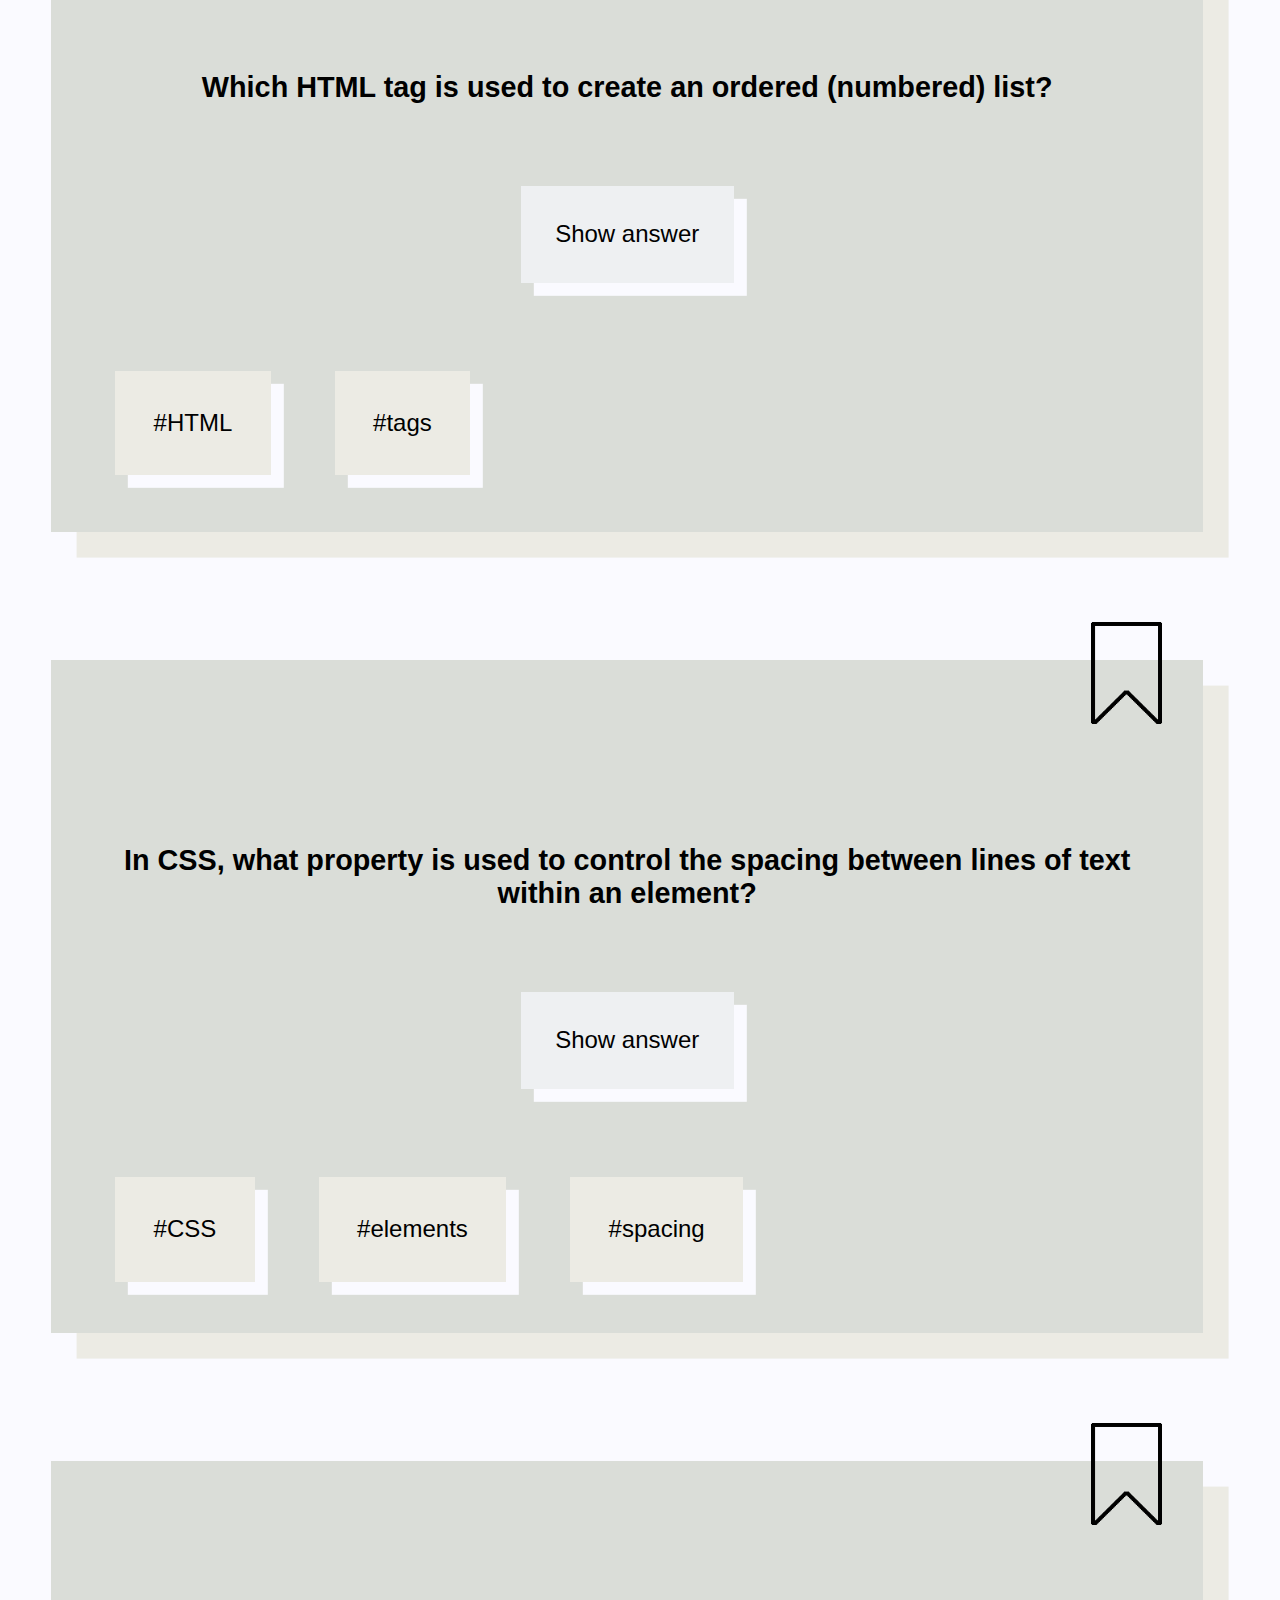
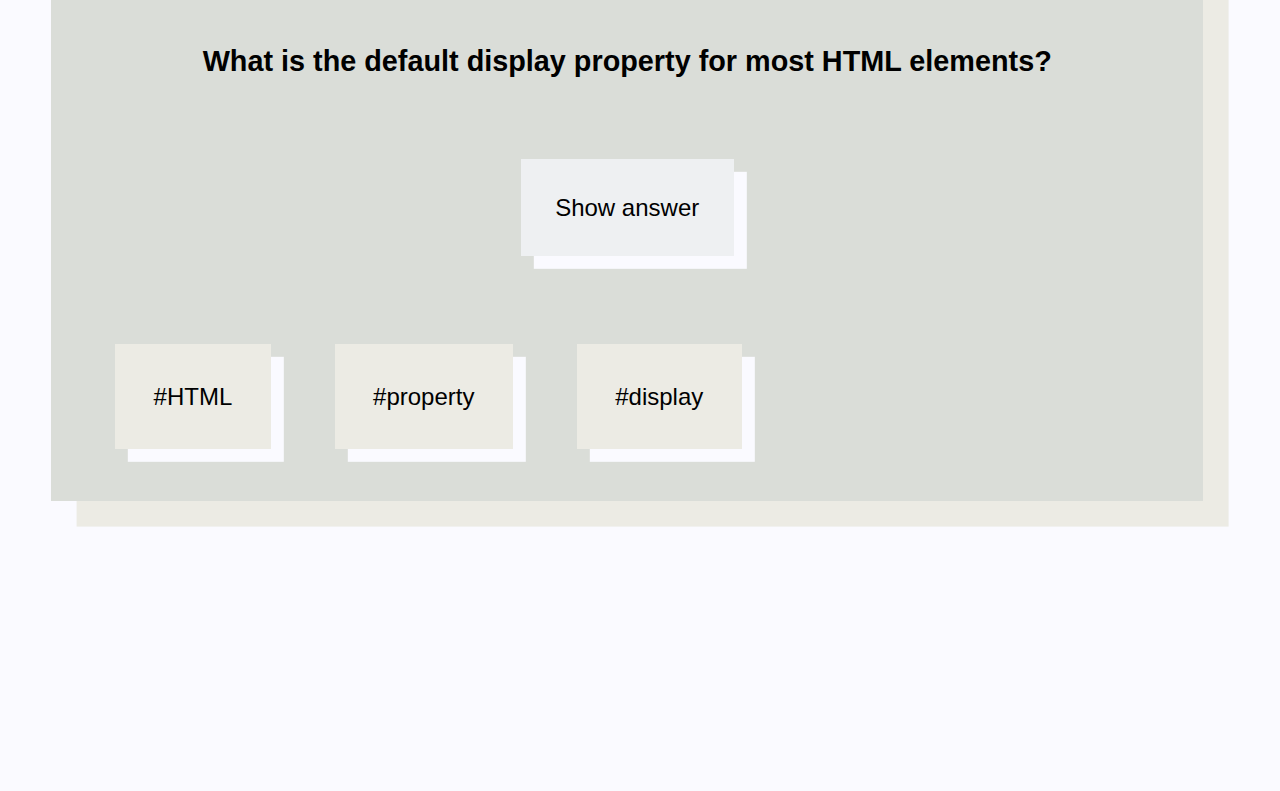
==== commit c81a607d: "make nav icons responsive" ====
--- a/index.html
+++ b/index.html
@@ -15,21 +15,21 @@
         <img
           src="media/icons/bookmark_transparent.png"
           alt="bookmark icon unsigned"
-          class="bookmark-icon"
+          class="question-box__bookmark-icon"
         />
         <h2>What does CSS stand for?</h2>
         <button aria-label="answer button">Hide answer</button>
         <p>Cascading Style Sheets</p>
-        <section class="tag-container">
-          <p class="tag">#basics</p>
-          <p class="tag">#CSS</p>
+        <section class="question-box__tag-container">
+          <p class="question-box__tag-container__tag">#basics</p>
+          <p class="question-box__tag-container__tag">#CSS</p>
         </section>
       </section>
       <section class="question-box">
         <img
           src="media/icons/bookmark_filled.png"
           alt="bookmark icon unsigned"
-          class="bookmark-icon"
+          class="question-box__bookmark-icon"
         />
         <h2>
           Which HTML tag is used to link an external CSS file to an HTML
@@ -37,78 +37,78 @@
         </h2>
         <button aria-label="answer button">Hide answer</button>
         <p>&lt;link&gt;</p>
-        <section class="tag-container">
-          <p class="tag">#HTML</p>
-          <p class="tag">#stylesheet</p>
-          <p class="tag">#CSS</p>
+        <section class="question-box__tag-container">
+          <p class="question-box__tag-container__tag">#HTML</p>
+          <p class="question-box__tag-container__tag">#stylesheet</p>
+          <p class="question-box__tag-container__tag">#CSS</p>
         </section>
       </section>
       <section class="question-box">
         <img
           src="media/icons/bookmark_filled.png"
           alt="bookmark icon unsigned"
-          class="bookmark-icon"
+          class="question-box__bookmark-icon"
         />
         <h2>What is the purpose of the HTML &lt;div&gt; element?</h2>
         <button aria-label="answer button">Hide answer</button>
         <p>
           It is a container element used to group and style content together.
         </p>
-        <section class="tag-container">
-          <p class="tag">#HTML</p>
-          <p class="tag">#elements</p>
+        <section class="question-box__tag-container">
+          <p class="question-box__tag-container__tag">#HTML</p>
+          <p class="question-box__tag-container__tag">#elements</p>
         </section>
       </section>
       <section class="question-box">
         <img
           src="media/icons/bookmark_transparent.png"
           alt="bookmark icon unsigned"
-          class="bookmark-icon"
+          class="question-box__bookmark-icon"
         />
         <h2>
           Which CSS property is used to change the text color of an element?
         </h2>
         <button aria-label="answer button">Hide answer</button>
         <p>color</p>
-        <section class="tag-container">
-          <p class="tag">#CSS</p>
-          <p class="tag">#elements</p>
-          <p class="tag">#color</p>
+        <section class="question-box__tag-container">
+          <p class="question-box__tag-container__tag">#CSS</p>
+          <p class="question-box__tag-container__tag">#elements</p>
+          <p class="question-box__tag-container__tag">#color</p>
         </section>
       </section>
       <section class="question-box">
         <img
           src="media/icons/bookmark_transparent.png"
           alt="bookmark icon unsigned"
-          class="bookmark-icon"
+          class="question-box__bookmark-icon"
         />
         <h2>What is the default display property for most HTML elements?</h2>
         <button aria-label="answer button">Hide answer</button>
         <p>block</p>
-        <section class="tag-container">
-          <p class="tag">#HTML</p>
-          <p class="tag">#property</p>
+        <section class="question-box__tag-container">
+          <p class="question-box__tag-container__tag">#HTML</p>
+          <p class="question-box__tag-container__tag">#property</p>
         </section>
       </section>
       <section class="question-box">
         <img
           src="media/icons/bookmark_filled.png"
           alt="bookmark icon unsigned"
-          class="bookmark-icon"
+          class="question-box__bookmark-icon"
         />
         <h2>How can you center an element horizontally in CSS?</h2>
         <button aria-label="answer button">Hide answer</button>
         <p>By setting its margin property to auto.</p>
-        <section class="tag-container">
-          <p class="tag">#CSS</p>
-          <p class="tag">#margins</p>
+        <section class="question-box__tag-container">
+          <p class="question-box__tag-container__tag">#CSS</p>
+          <p class="question-box__tag-container__tag">#margins</p>
         </section>
       </section>
       <section class="question-box">
         <img
           src="media/icons/bookmark_transparent.png"
           alt="bookmark icon unsigned"
-          class="bookmark-icon"
+          class="question-box__bookmark-icon"
         />
         <h2>
           What is the CSS pseudo-class used to select the first child of an
@@ -116,31 +116,31 @@
         </h2>
         <button aria-label="answer button">Hide answer</button>
         <p>:first-child</p>
-        <section class="tag-container">
-          <p class="tag">#CSS</p>
-          <p class="tag">#pseudo-class</p>
-          <p class="tag">#elements</p>
+        <section class="question-box__tag-container">
+          <p class="question-box__tag-container__tag">#CSS</p>
+          <p class="question-box__tag-container__tag">#pseudo-class</p>
+          <p class="question-box__tag-container__tag">#elements</p>
         </section>
       </section>
       <section class="question-box">
         <img
           src="media/icons/bookmark_transparent.png"
           alt="bookmark icon unsigned"
-          class="bookmark-icon"
+          class="question-box__bookmark-icon"
         />
         <h2>Which HTML tag is used to create an ordered (numbered) list?</h2>
         <button aria-label="answer button">Show answer</button>
         <p hidden>&lt;ol&gt;</p>
-        <section class="tag-container">
-          <p class="tag">#HTML</p>
-          <p class="tag">#tags</p>
+        <section class="question-box__tag-container">
+          <p class="question-box__tag-container__tag">#HTML</p>
+          <p class="question-box__tag-container__tag">#tags</p>
         </section>
       </section>
       <section class="question-box">
         <img
           src="media/icons/bookmark_transparent.png"
           alt="bookmark icon unsigned"
-          class="bookmark-icon"
+          class="question-box__bookmark-icon"
         />
         <h2>
           In CSS, what property is used to control the spacing between lines of
@@ -148,49 +148,39 @@
         </h2>
         <button aria-label="answer button">Show answer</button>
         <p hidden>line-height</p>
-        <section class="tag-container">
-          <p class="tag">#CSS</p>
-          <p class="tag">#elements</p>
-          <p class="tag">#spacing</p>
+        <section class="question-box__tag-container">
+          <p class="question-box__tag-container__tag">#CSS</p>
+          <p class="question-box__tag-container__tag">#elements</p>
+          <p class="question-box__tag-container__tag">#spacing</p>
         </section>
       </section>
       <section class="question-box">
         <img
           src="media/icons/bookmark_transparent.png"
           alt="bookmark icon unsigned"
-          class="bookmark-icon"
+          class="question-box__bookmark-icon"
         />
         <h2>What is the default display property for most HTML elements?</h2>
         <button aria-label="answer button">Show answer</button>
         <p hidden>block</p>
-        <section class="tag-container">
-          <p class="tag">#HTML</p>
-          <p class="tag">#property</p>
-          <p class="tag">#display</p>
+        <section class="question-box__tag-container">
+          <p class="question-box__tag-container__tag">#HTML</p>
+          <p class="question-box__tag-container__tag">#property</p>
+          <p class="question-box__tag-container__tag">#display</p>
         </section>
       </section>
     </main>
     <footer>
       <a href="#"
-        ><img
-          src="media/icons/home_filled.png"
-          alt="home icon signed"
-          width="80px"
-          height="80px"
+        ><img src="media/icons/home_filled.png" alt="home icon signed"
       /></a>
       <a href="bookmarks.html"
         ><img
           src="media/icons/bookmark_transparent.png"
           alt="bookmark icon unsigned"
-          width="80px"
-          height="80px"
       /></a>
       <a href="profile.html"
-        ><img
-          src="media/icons/profile.png"
-          alt="profile icon unsigned"
-          width="80px"
-          height="80px"
+        ><img src="media/icons/profile.png" alt="profile icon unsigned"
       /></a>
     </footer>
   </body>
--- a/css/styles.css
+++ b/css/styles.css
@@ -1,40 +1,4 @@
 @import url(global.css);
-
-.question-box {
-  width: 90vw;
-  height: auto;
-  margin-bottom: 5vw;
-  margin-left: -2%;
-  display: flex;
-  flex-direction: column;
-  align-items: center;
-  background-color: var(--primary-background-color);
-  box-shadow: 2vw 2vw var(--highlight-color);
-}
-
-.tag-container {
-  height: fit-content;
-  width: fit-content;
-  display: flex;
-  align-self: flex-start;
-  margin: 5vw;
-  gap: 5vw;
-}
-
-.tag {
-  background-color: var(--highlight-color);
-  box-shadow: 1vw 1vw var(--secondary-background-color);
-  padding: 3vw;
-}
-
-.bookmark-icon {
-  position: relative;
-  display: flex;
-  flex-direction: row;
-  align-self: flex-end;
-  align-content: end;
-  margin-right: 2vw;
-  max-width: 8vw;
-  max-height: 8vw;
-  top: -3vw;
-}
+@import url(components/page-structure.css);
+@import url(components/text-styling.css);
+@import url(components/question-boxes.css);
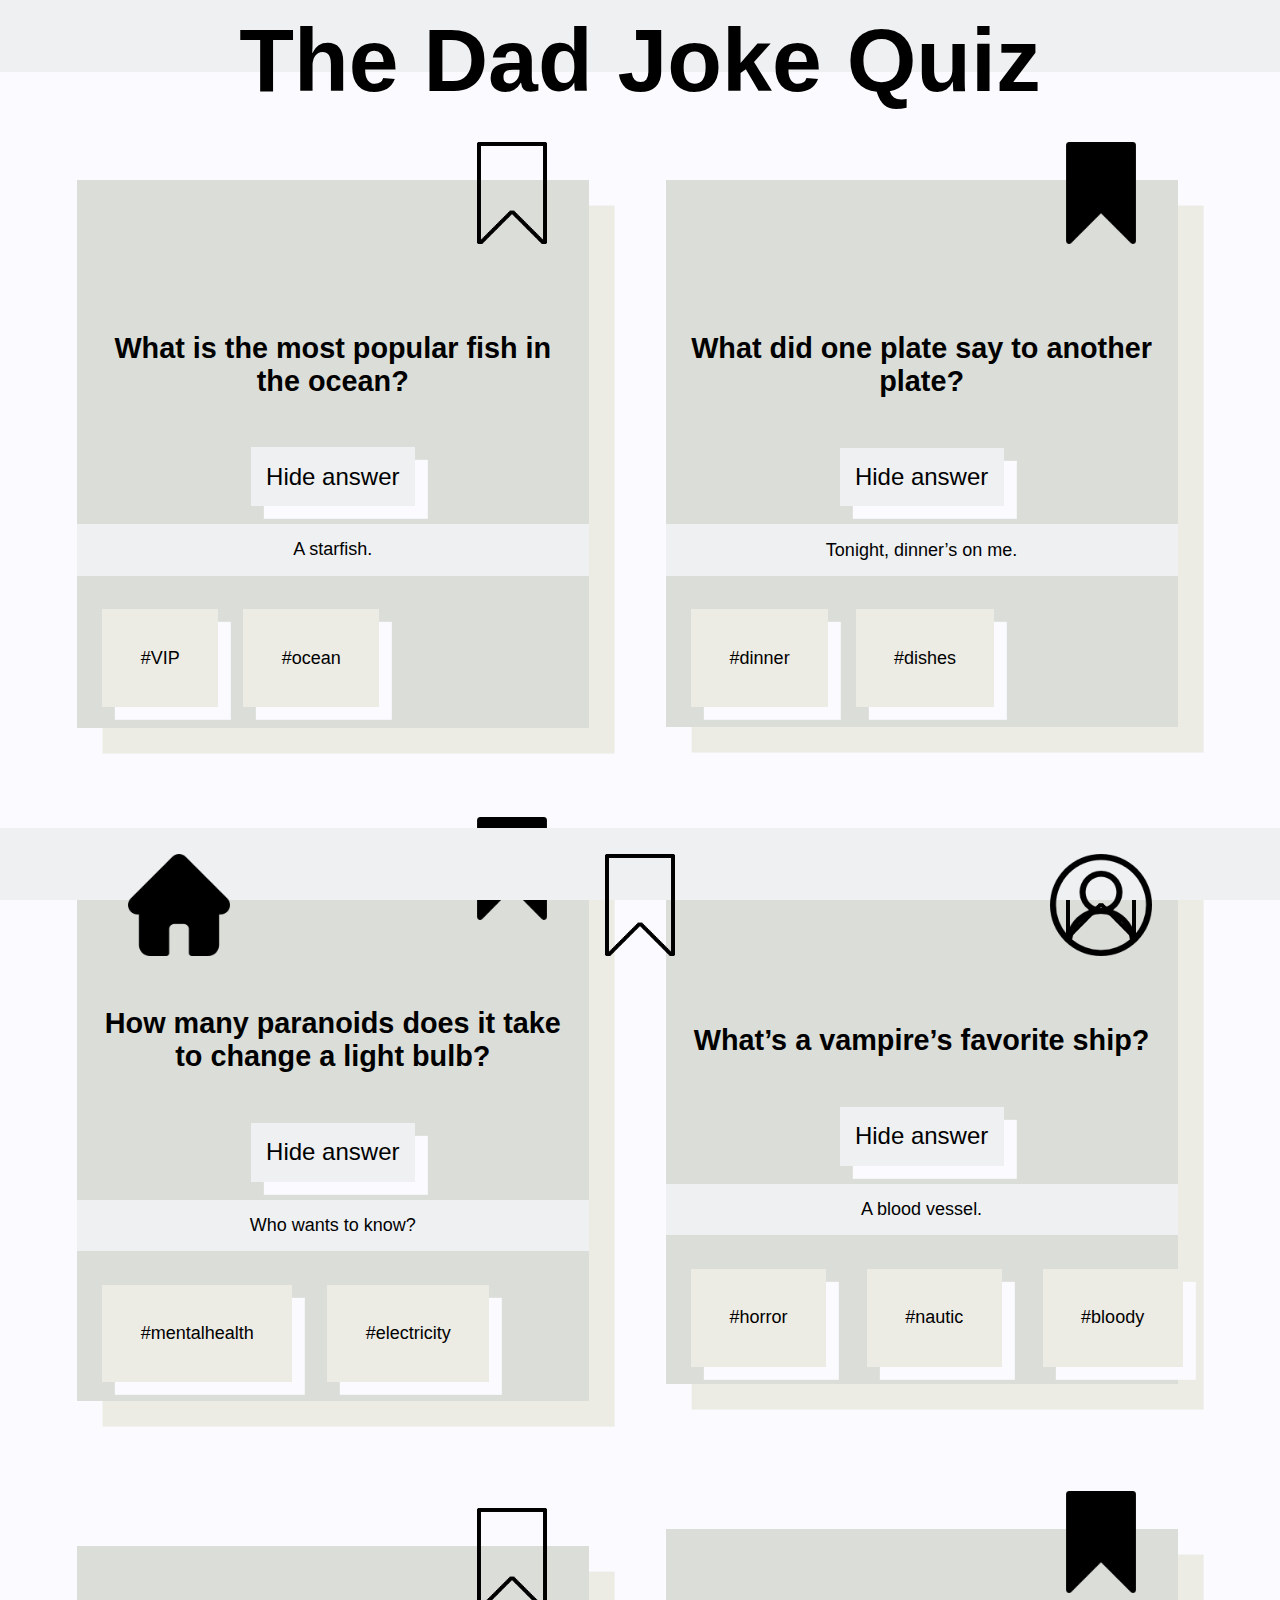
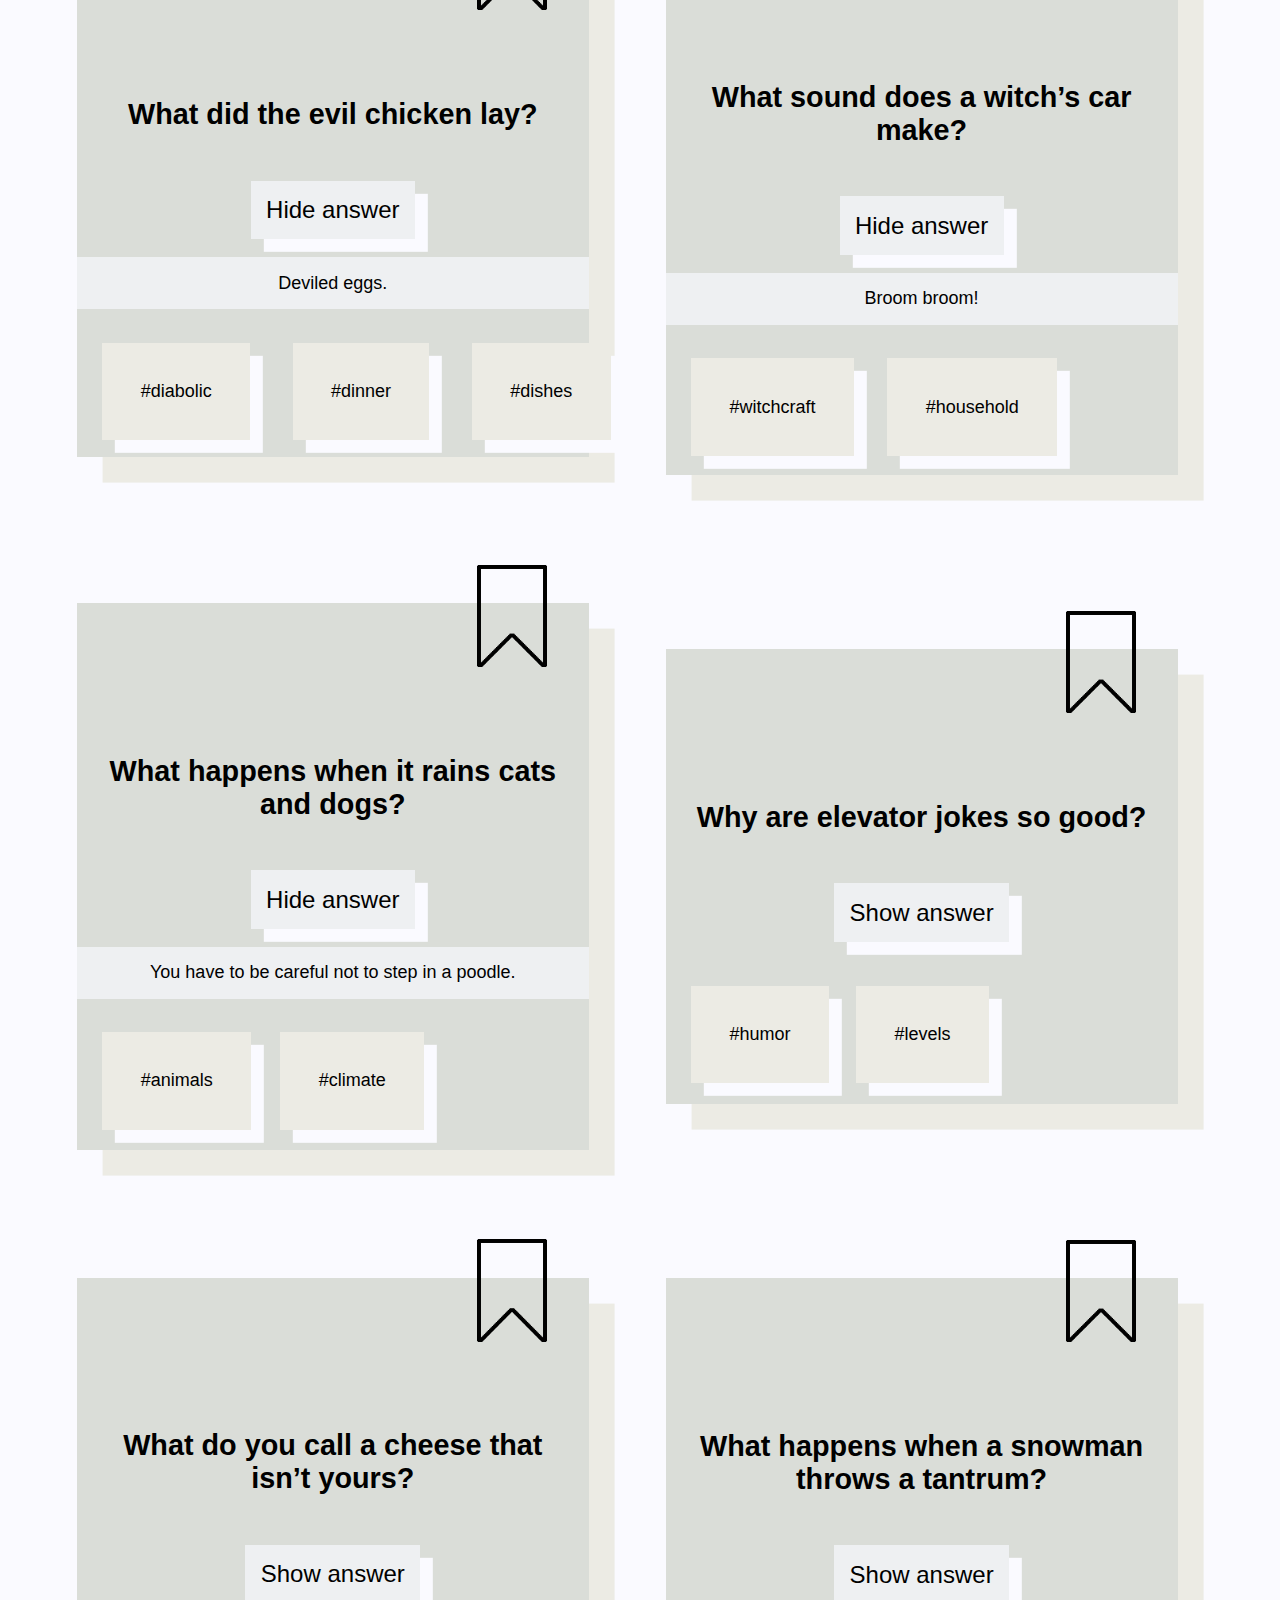
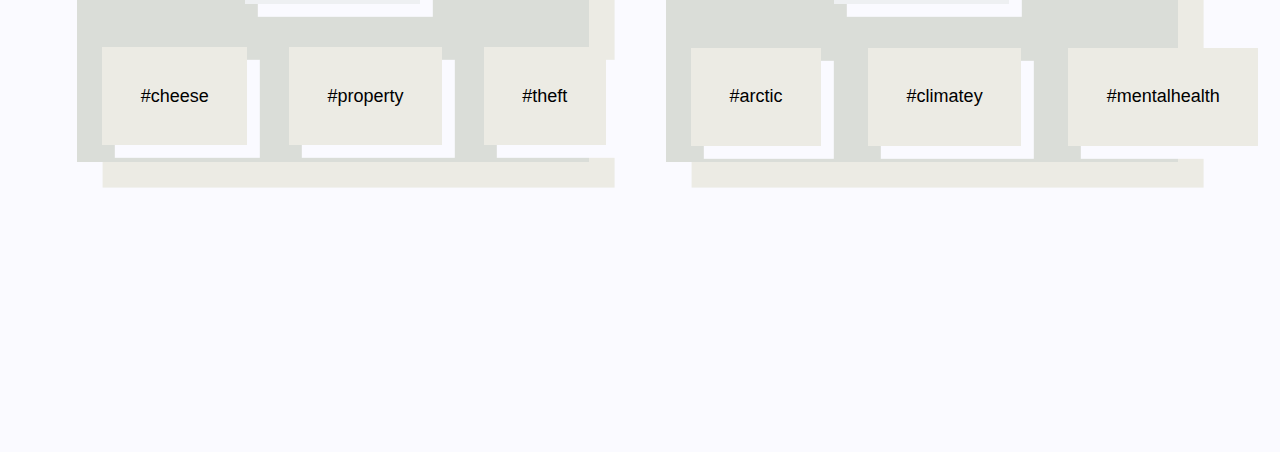
==== commit b06e5cd9: "change texts to Dad Joke content" ====
--- a/index.html
+++ b/index.html
@@ -8,7 +8,7 @@
   </head>
   <body>
     <header>
-      <h1>CSS & HTML Quiz</h1>
+      <h1>The Dad Joke Quiz</h1>
     </header>
     <main>
       <section class="question-box">
@@ -17,12 +17,12 @@
           alt="bookmark icon unsigned"
           class="question-box__bookmark-icon"
         />
-        <h2>What does CSS stand for?</h2>
+        <h2>What is the most popular fish in the ocean?</h2>
         <button aria-label="answer button">Hide answer</button>
-        <p>Cascading Style Sheets</p>
+        <p>A starfish.</p>
         <section class="question-box__tag-container">
-          <p class="question-box__tag-container__tag">#basics</p>
-          <p class="question-box__tag-container__tag">#CSS</p>
+          <p class="question-box__tag-container__tag">#VIP</p>
+          <p class="question-box__tag-container__tag">#ocean</p>
         </section>
       </section>
       <section class="question-box">
@@ -31,16 +31,12 @@
           alt="bookmark icon unsigned"
           class="question-box__bookmark-icon"
         />
-        <h2>
-          Which HTML tag is used to link an external CSS file to an HTML
-          document?
-        </h2>
+        <h2>What did one plate say to another plate?</h2>
         <button aria-label="answer button">Hide answer</button>
-        <p>&lt;link&gt;</p>
+        <p>Tonight, dinner’s on me.</p>
         <section class="question-box__tag-container">
-          <p class="question-box__tag-container__tag">#HTML</p>
-          <p class="question-box__tag-container__tag">#stylesheet</p>
-          <p class="question-box__tag-container__tag">#CSS</p>
+          <p class="question-box__tag-container__tag">#dinner</p>
+          <p class="question-box__tag-container__tag">#dishes</p>
         </section>
       </section>
       <section class="question-box">
@@ -49,14 +45,12 @@
           alt="bookmark icon unsigned"
           class="question-box__bookmark-icon"
         />
-        <h2>What is the purpose of the HTML &lt;div&gt; element?</h2>
+        <h2>How many paranoids does it take to change a light bulb?</h2>
         <button aria-label="answer button">Hide answer</button>
-        <p>
-          It is a container element used to group and style content together.
-        </p>
+        <p>Who wants to know?</p>
         <section class="question-box__tag-container">
-          <p class="question-box__tag-container__tag">#HTML</p>
-          <p class="question-box__tag-container__tag">#elements</p>
+          <p class="question-box__tag-container__tag">#mentalhealth</p>
+          <p class="question-box__tag-container__tag">#electricity</p>
         </section>
       </section>
       <section class="question-box">
@@ -65,15 +59,13 @@
           alt="bookmark icon unsigned"
           class="question-box__bookmark-icon"
         />
-        <h2>
-          Which CSS property is used to change the text color of an element?
-        </h2>
+        <h2>What’s a vampire’s favorite ship?</h2>
         <button aria-label="answer button">Hide answer</button>
-        <p>color</p>
+        <p>A blood vessel.</p>
         <section class="question-box__tag-container">
-          <p class="question-box__tag-container__tag">#CSS</p>
-          <p class="question-box__tag-container__tag">#elements</p>
-          <p class="question-box__tag-container__tag">#color</p>
+          <p class="question-box__tag-container__tag">#horror</p>
+          <p class="question-box__tag-container__tag">#nautic</p>
+          <p class="question-box__tag-container__tag">#bloody</p>
         </section>
       </section>
       <section class="question-box">
@@ -82,12 +74,13 @@
           alt="bookmark icon unsigned"
           class="question-box__bookmark-icon"
         />
-        <h2>What is the default display property for most HTML elements?</h2>
+        <h2>What did the evil chicken lay?</h2>
         <button aria-label="answer button">Hide answer</button>
-        <p>block</p>
+        <p>Deviled eggs.</p>
         <section class="question-box__tag-container">
-          <p class="question-box__tag-container__tag">#HTML</p>
-          <p class="question-box__tag-container__tag">#property</p>
+          <p class="question-box__tag-container__tag">#diabolic</p>
+          <p class="question-box__tag-container__tag">#dinner</p>
+          <p class="question-box__tag-container__tag">#dishes</p>
         </section>
       </section>
       <section class="question-box">
@@ -96,12 +89,12 @@
           alt="bookmark icon unsigned"
           class="question-box__bookmark-icon"
         />
-        <h2>How can you center an element horizontally in CSS?</h2>
+        <h2>What sound does a witch’s car make?</h2>
         <button aria-label="answer button">Hide answer</button>
-        <p>By setting its margin property to auto.</p>
+        <p>Broom broom!</p>
         <section class="question-box__tag-container">
-          <p class="question-box__tag-container__tag">#CSS</p>
-          <p class="question-box__tag-container__tag">#margins</p>
+          <p class="question-box__tag-container__tag">#witchcraft</p>
+          <p class="question-box__tag-container__tag">#household</p>
         </section>
       </section>
       <section class="question-box">
@@ -110,16 +103,12 @@
           alt="bookmark icon unsigned"
           class="question-box__bookmark-icon"
         />
-        <h2>
-          What is the CSS pseudo-class used to select the first child of an
-          element?
-        </h2>
+        <h2>What happens when it rains cats and dogs?</h2>
         <button aria-label="answer button">Hide answer</button>
-        <p>:first-child</p>
+        <p>You have to be careful not to step in a poodle.</p>
         <section class="question-box__tag-container">
-          <p class="question-box__tag-container__tag">#CSS</p>
-          <p class="question-box__tag-container__tag">#pseudo-class</p>
-          <p class="question-box__tag-container__tag">#elements</p>
+          <p class="question-box__tag-container__tag">#animals</p>
+          <p class="question-box__tag-container__tag">#climate</p>
         </section>
       </section>
       <section class="question-box">
@@ -128,12 +117,12 @@
           alt="bookmark icon unsigned"
           class="question-box__bookmark-icon"
         />
-        <h2>Which HTML tag is used to create an ordered (numbered) list?</h2>
+        <h2>Why are elevator jokes so good?</h2>
         <button aria-label="answer button">Show answer</button>
-        <p hidden>&lt;ol&gt;</p>
+        <p hidden>They work on so many levels.</p>
         <section class="question-box__tag-container">
-          <p class="question-box__tag-container__tag">#HTML</p>
-          <p class="question-box__tag-container__tag">#tags</p>
+          <p class="question-box__tag-container__tag">#humor</p>
+          <p class="question-box__tag-container__tag">#levels</p>
         </section>
       </section>
       <section class="question-box">
@@ -142,16 +131,13 @@
           alt="bookmark icon unsigned"
           class="question-box__bookmark-icon"
         />
-        <h2>
-          In CSS, what property is used to control the spacing between lines of
-          text within an element?
-        </h2>
+        <h2>What do you call a cheese that isn’t yours?</h2>
         <button aria-label="answer button">Show answer</button>
-        <p hidden>line-height</p>
+        <p hidden>Nacho cheese.</p>
         <section class="question-box__tag-container">
-          <p class="question-box__tag-container__tag">#CSS</p>
-          <p class="question-box__tag-container__tag">#elements</p>
-          <p class="question-box__tag-container__tag">#spacing</p>
+          <p class="question-box__tag-container__tag">#cheese</p>
+          <p class="question-box__tag-container__tag">#property</p>
+          <p class="question-box__tag-container__tag">#theft</p>
         </section>
       </section>
       <section class="question-box">
@@ -160,13 +146,13 @@
           alt="bookmark icon unsigned"
           class="question-box__bookmark-icon"
         />
-        <h2>What is the default display property for most HTML elements?</h2>
+        <h2>What happens when a snowman throws a tantrum?</h2>
         <button aria-label="answer button">Show answer</button>
-        <p hidden>block</p>
+        <p hidden>He has a meltdown.</p>
         <section class="question-box__tag-container">
-          <p class="question-box__tag-container__tag">#HTML</p>
-          <p class="question-box__tag-container__tag">#property</p>
-          <p class="question-box__tag-container__tag">#display</p>
+          <p class="question-box__tag-container__tag">#arctic</p>
+          <p class="question-box__tag-container__tag">#climatey</p>
+          <p class="question-box__tag-container__tag">#mentalhealth</p>
         </section>
       </section>
     </main>
--- a/css/styles.css
+++ b/css/styles.css
@@ -2,3 +2,4 @@
 @import url(components/page-structure.css);
 @import url(components/text-styling.css);
 @import url(components/question-boxes.css);
+@import url(components/responsive.css);
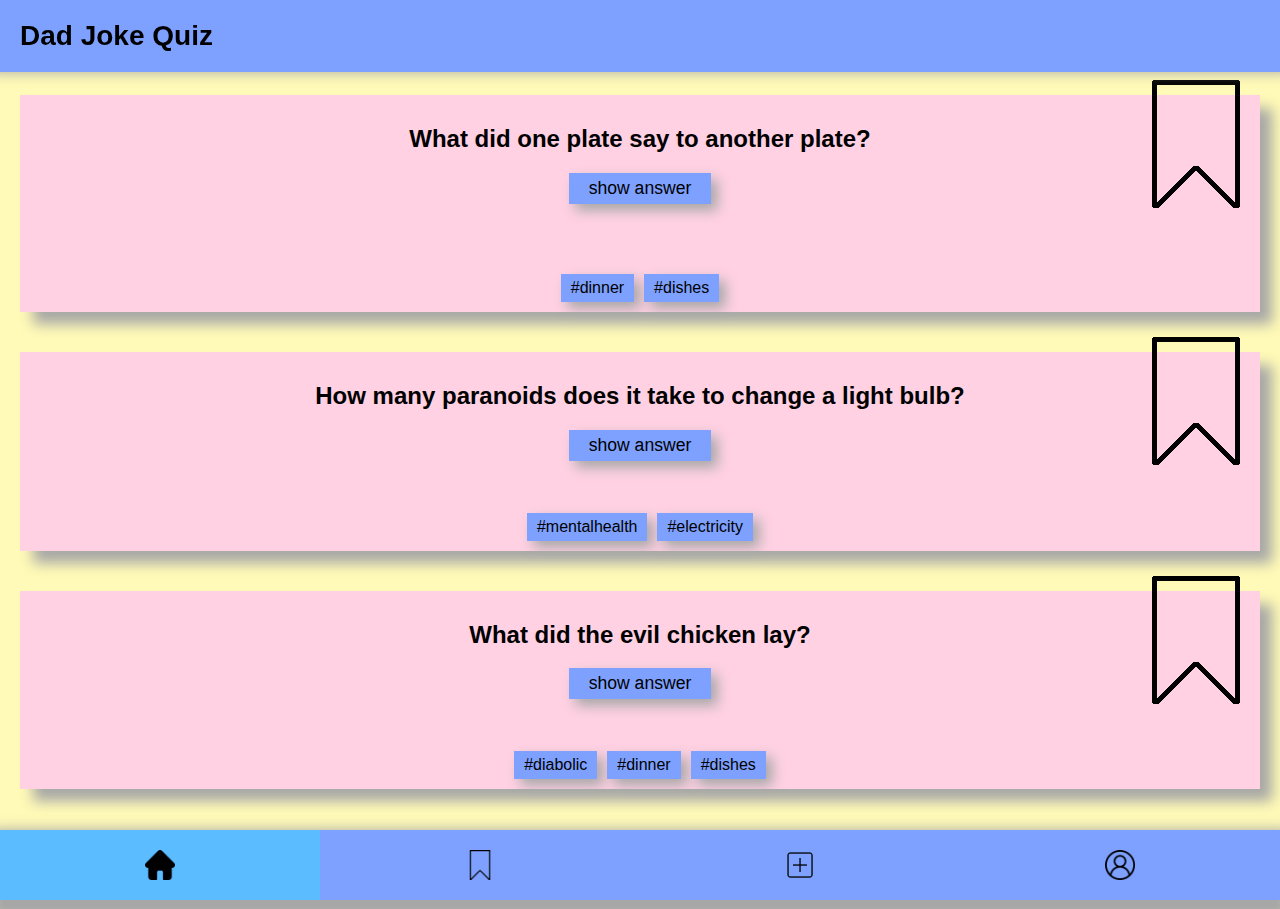
==== commit 5d038a05: "whole new app hihi" ====
--- a/index.html
+++ b/index.html
@@ -2,172 +2,91 @@
 <html lang="en">
   <head>
     <meta charset="UTF-8" />
+    <meta http-equiv="X-UA-Compatible" content="IE=edge" />
     <meta name="viewport" content="width=device-width, initial-scale=1.0" />
-    <title>CSS & HTML Quiz - Questions</title>
-    <link rel="stylesheet" href="css/styles.css" />
+    <title>Dad Joke Quiz</title>
+    <link rel="stylesheet" href="./styles.css" />
+    <script src="./js/script.js" defer></script>
   </head>
   <body>
     <header>
-      <h1>The Dad Joke Quiz</h1>
+      <h1>Dad Joke Quiz</h1>
     </header>
     <main>
-      <section class="question-box">
+      <section class="question-card">
         <img
-          src="media/icons/bookmark_transparent.png"
-          alt="bookmark icon unsigned"
-          class="question-box__bookmark-icon"
+          class="question-card__icon"
+          src="/assets/bookmark_transparent.png"
+          alt="bookmark"
+          data-js="bookmark"
         />
-        <h2>What is the most popular fish in the ocean?</h2>
-        <button aria-label="answer button">Hide answer</button>
-        <p>A starfish.</p>
-        <section class="question-box__tag-container">
-          <p class="question-box__tag-container__tag">#VIP</p>
-          <p class="question-box__tag-container__tag">#ocean</p>
-        </section>
+        <h2 class="question-card__title">
+          What did one plate say to another plate?
+        </h2>
+        <button class="question-card__button" data-js="button">
+          show answer
+        </button>
+        <p class="question-card__answer" data-js="answer">
+          Tonight, dinner’s on me.
+        </p>
+        <div class="question-card__tags">
+          <div class="question-card__tag">#dinner</div>
+          <div class="question-card__tag">#dishes</div>
+        </div>
       </section>
-      <section class="question-box">
+      <section class="question-card">
         <img
-          src="media/icons/bookmark_filled.png"
-          alt="bookmark icon unsigned"
-          class="question-box__bookmark-icon"
+          class="question-card__icon question-card__icon--active"
+          src="./assets/bookmark_transparent.png"
+          alt="bookmark filled"
         />
-        <h2>What did one plate say to another plate?</h2>
-        <button aria-label="answer button">Hide answer</button>
-        <p>Tonight, dinner’s on me.</p>
-        <section class="question-box__tag-container">
-          <p class="question-box__tag-container__tag">#dinner</p>
-          <p class="question-box__tag-container__tag">#dishes</p>
-        </section>
+        <h2 class="question-card__title">
+          How many paranoids does it take to change a light bulb?
+        </h2>
+        <button class="question-card__button">show answer</button>
+        <p class="question-card__answer"></p>
+        <div class="question-card__tags">
+          <div class="question-card__tag">#mentalhealth</div>
+          <div class="question-card__tag">#electricity</div>
+        </div>
       </section>
-      <section class="question-box">
+      <section class="question-card">
         <img
-          src="media/icons/bookmark_filled.png"
-          alt="bookmark icon unsigned"
-          class="question-box__bookmark-icon"
+          class="question-card__icon"
+          src="./assets/bookmark_transparent.png"
+          alt="bookmark"
         />
-        <h2>How many paranoids does it take to change a light bulb?</h2>
-        <button aria-label="answer button">Hide answer</button>
-        <p>Who wants to know?</p>
-        <section class="question-box__tag-container">
-          <p class="question-box__tag-container__tag">#mentalhealth</p>
-          <p class="question-box__tag-container__tag">#electricity</p>
-        </section>
-      </section>
-      <section class="question-box">
-        <img
-          src="media/icons/bookmark_transparent.png"
-          alt="bookmark icon unsigned"
-          class="question-box__bookmark-icon"
-        />
-        <h2>What’s a vampire’s favorite ship?</h2>
-        <button aria-label="answer button">Hide answer</button>
-        <p>A blood vessel.</p>
-        <section class="question-box__tag-container">
-          <p class="question-box__tag-container__tag">#horror</p>
-          <p class="question-box__tag-container__tag">#nautic</p>
-          <p class="question-box__tag-container__tag">#bloody</p>
-        </section>
-      </section>
-      <section class="question-box">
-        <img
-          src="media/icons/bookmark_transparent.png"
-          alt="bookmark icon unsigned"
-          class="question-box__bookmark-icon"
-        />
-        <h2>What did the evil chicken lay?</h2>
-        <button aria-label="answer button">Hide answer</button>
-        <p>Deviled eggs.</p>
-        <section class="question-box__tag-container">
-          <p class="question-box__tag-container__tag">#diabolic</p>
-          <p class="question-box__tag-container__tag">#dinner</p>
-          <p class="question-box__tag-container__tag">#dishes</p>
-        </section>
-      </section>
-      <section class="question-box">
-        <img
-          src="media/icons/bookmark_filled.png"
-          alt="bookmark icon unsigned"
-          class="question-box__bookmark-icon"
-        />
-        <h2>What sound does a witch’s car make?</h2>
-        <button aria-label="answer button">Hide answer</button>
-        <p>Broom broom!</p>
-        <section class="question-box__tag-container">
-          <p class="question-box__tag-container__tag">#witchcraft</p>
-          <p class="question-box__tag-container__tag">#household</p>
-        </section>
-      </section>
-      <section class="question-box">
-        <img
-          src="media/icons/bookmark_transparent.png"
-          alt="bookmark icon unsigned"
-          class="question-box__bookmark-icon"
-        />
-        <h2>What happens when it rains cats and dogs?</h2>
-        <button aria-label="answer button">Hide answer</button>
-        <p>You have to be careful not to step in a poodle.</p>
-        <section class="question-box__tag-container">
-          <p class="question-box__tag-container__tag">#animals</p>
-          <p class="question-box__tag-container__tag">#climate</p>
-        </section>
-      </section>
-      <section class="question-box">
-        <img
-          src="media/icons/bookmark_transparent.png"
-          alt="bookmark icon unsigned"
-          class="question-box__bookmark-icon"
-        />
-        <h2>Why are elevator jokes so good?</h2>
-        <button aria-label="answer button">Show answer</button>
-        <p hidden>They work on so many levels.</p>
-        <section class="question-box__tag-container">
-          <p class="question-box__tag-container__tag">#humor</p>
-          <p class="question-box__tag-container__tag">#levels</p>
-        </section>
-      </section>
-      <section class="question-box">
-        <img
-          src="media/icons/bookmark_transparent.png"
-          alt="bookmark icon unsigned"
-          class="question-box__bookmark-icon"
-        />
-        <h2>What do you call a cheese that isn’t yours?</h2>
-        <button aria-label="answer button">Show answer</button>
-        <p hidden>Nacho cheese.</p>
-        <section class="question-box__tag-container">
-          <p class="question-box__tag-container__tag">#cheese</p>
-          <p class="question-box__tag-container__tag">#property</p>
-          <p class="question-box__tag-container__tag">#theft</p>
-        </section>
-      </section>
-      <section class="question-box">
-        <img
-          src="media/icons/bookmark_transparent.png"
-          alt="bookmark icon unsigned"
-          class="question-box__bookmark-icon"
-        />
-        <h2>What happens when a snowman throws a tantrum?</h2>
-        <button aria-label="answer button">Show answer</button>
-        <p hidden>He has a meltdown.</p>
-        <section class="question-box__tag-container">
-          <p class="question-box__tag-container__tag">#arctic</p>
-          <p class="question-box__tag-container__tag">#climatey</p>
-          <p class="question-box__tag-container__tag">#mentalhealth</p>
-        </section>
+        <h2 class="question-card__title">What did the evil chicken lay?</h2>
+        <button class="question-card__button">show answer</button>
+        <p class="question-card__answer"></p>
+        <div class="question-card__tags">
+          <div class="question-card__tag">#diabolic</div>
+          <div class="question-card__tag">#dinner</div>
+          <div class="question-card__tag">#dishes</div>
+        </div>
       </section>
     </main>
-    <footer>
-      <a href="#"
-        ><img src="media/icons/home_filled.png" alt="home icon signed"
-      /></a>
-      <a href="bookmarks.html"
-        ><img
-          src="media/icons/bookmark_transparent.png"
-          alt="bookmark icon unsigned"
-      /></a>
-      <a href="profile.html"
-        ><img src="media/icons/profile.png" alt="profile icon unsigned"
-      /></a>
+    <footer class="footer">
+      <a href="index.html" class="footer__link footer__link--active">
+        <img
+          class="footer__icon footer__icon--filled"
+          src="./assets/home_filled.png"
+          alt="home filled"
+        />
+      </a>
+      <a href="bookmark.html" class="footer__link">
+        <img
+          class="footer__icon"
+          src="./assets/bookmark_transparent.png"
+          alt="bookmark"
+        />
+      </a>
+      <a href="form.html" class="footer__link">
+        <img class="footer__icon" src="./assets/add.png" alt="profile" />
+      </a>
+      <a href="profile.html" class="footer__link">
+        <img class="footer__icon" src="./assets/profile.png" alt="profile" />
+      </a>
     </footer>
   </body>
 </html>
--- a/styles.css
+++ b/styles.css
@@ -0,0 +1,5 @@
+@import "./css/global.css";
+@import "./css/components.css";
+@import "./css/pages-home.css";
+@import "./css/pages-profile.css";
+@import "./css/pages-form.css";
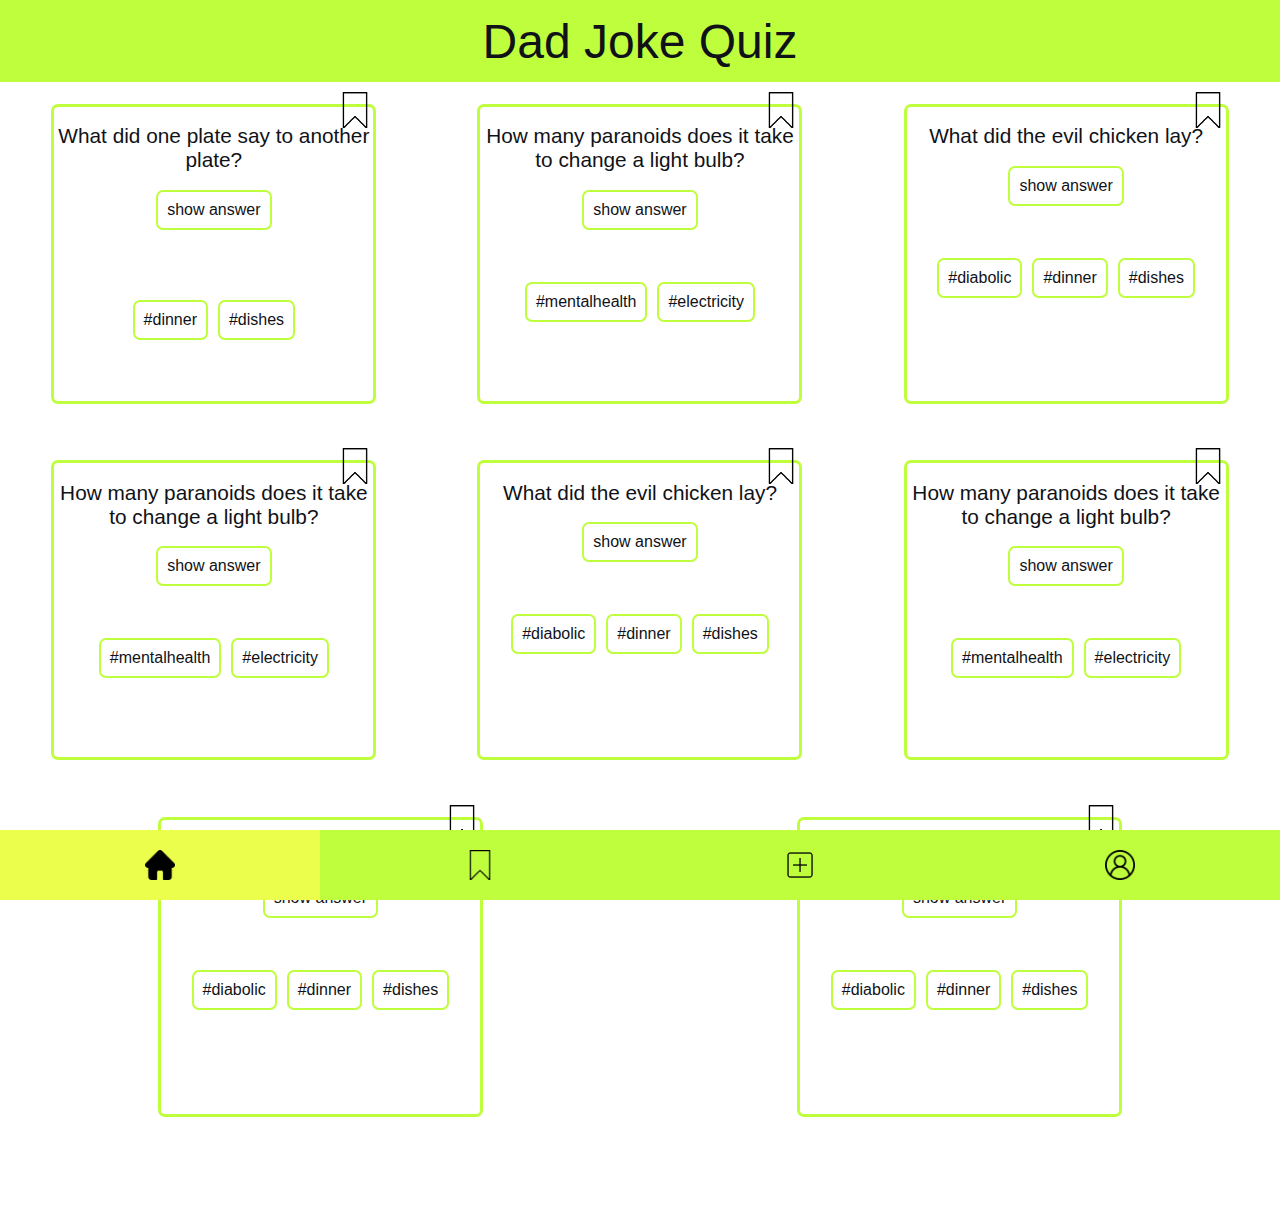
==== commit 18476585: "add responsive" ====
--- a/index.html
+++ b/index.html
@@ -13,10 +13,10 @@
       <h1>Dad Joke Quiz</h1>
     </header>
     <main>
-      <section class="question-card">
+      <section>
         <img
           class="question-card__icon"
-          src="/assets/bookmark_transparent.png"
+          src="./assets/bookmark_transparent.png"
           alt="bookmark"
           data-js="bookmark"
         />
@@ -34,7 +34,7 @@
           <div class="question-card__tag">#dishes</div>
         </div>
       </section>
-      <section class="question-card">
+      <section>
         <img
           class="question-card__icon question-card__icon--active"
           src="./assets/bookmark_transparent.png"
@@ -50,7 +50,84 @@
           <div class="question-card__tag">#electricity</div>
         </div>
       </section>
-      <section class="question-card">
+      <section>
+        <img
+          class="question-card__icon"
+          src="./assets/bookmark_transparent.png"
+          alt="bookmark"
+        />
+        <h2 class="question-card__title">What did the evil chicken lay?</h2>
+        <button class="question-card__button">show answer</button>
+        <p class="question-card__answer"></p>
+        <div class="question-card__tags">
+          <div class="question-card__tag">#diabolic</div>
+          <div class="question-card__tag">#dinner</div>
+          <div class="question-card__tag">#dishes</div>
+        </div>
+      </section>
+      <section>
+        <img
+          class="question-card__icon question-card__icon--active"
+          src="./assets/bookmark_transparent.png"
+          alt="bookmark filled"
+        />
+        <h2 class="question-card__title">
+          How many paranoids does it take to change a light bulb?
+        </h2>
+        <button class="question-card__button">show answer</button>
+        <p class="question-card__answer"></p>
+        <div class="question-card__tags">
+          <div class="question-card__tag">#mentalhealth</div>
+          <div class="question-card__tag">#electricity</div>
+        </div>
+      </section>
+      <section>
+        <img
+          class="question-card__icon"
+          src="./assets/bookmark_transparent.png"
+          alt="bookmark"
+        />
+        <h2 class="question-card__title">What did the evil chicken lay?</h2>
+        <button class="question-card__button">show answer</button>
+        <p class="question-card__answer"></p>
+        <div class="question-card__tags">
+          <div class="question-card__tag">#diabolic</div>
+          <div class="question-card__tag">#dinner</div>
+          <div class="question-card__tag">#dishes</div>
+        </div>
+      </section>
+      <section>
+        <img
+          class="question-card__icon question-card__icon--active"
+          src="./assets/bookmark_transparent.png"
+          alt="bookmark filled"
+        />
+        <h2 class="question-card__title">
+          How many paranoids does it take to change a light bulb?
+        </h2>
+        <button class="question-card__button">show answer</button>
+        <p class="question-card__answer"></p>
+        <div class="question-card__tags">
+          <div class="question-card__tag">#mentalhealth</div>
+          <div class="question-card__tag">#electricity</div>
+        </div>
+      </section>
+      <section>
+        <img
+          class="question-card__icon"
+          src="./assets/bookmark_transparent.png"
+          alt="bookmark"
+        />
+        <h2 class="question-card__title">What did the evil chicken lay?</h2>
+        <button class="question-card__button">show answer</button>
+        <p class="question-card__answer"></p>
+        <div class="question-card__tags">
+          <div class="question-card__tag">#diabolic</div>
+          <div class="question-card__tag">#dinner</div>
+          <div class="question-card__tag">#dishes</div>
+        </div>
+      </section>
+      <section>
         <img
           class="question-card__icon"
           src="./assets/bookmark_transparent.png"
--- a/styles.css
+++ b/styles.css
@@ -3,3 +3,69 @@
 @import "./css/pages-home.css";
 @import "./css/pages-profile.css";
 @import "./css/pages-form.css";
+
+@media (min-width: 300px) {
+  main {
+    display: flex;
+    flex-direction: column;
+    align-items: center;
+  }
+  section,
+  form {
+    width: 350px;
+  }
+  textarea,
+  input {
+    width: 99%;
+  }
+}
+
+@media (min-width: 768px) {
+  h2 {
+    min-width: 200px;
+    max-width: 350px;
+  }
+  section {
+    width: 325px;
+    height: 300px;
+  }
+
+  form {
+    top: 20px;
+    width: 700px;
+  }
+
+  main {
+    display: flex;
+    flex-direction: row;
+    flex-wrap: wrap;
+    align-content: space-around;
+    justify-content: space-around;
+    gap: 3vw;
+  }
+  .question-card__icon {
+    height: 3vh;
+  }
+  textarea,
+  input {
+    width: 99%;
+  }
+}
+
+@media (min-width: 1200px) {
+  main {
+    display: flex;
+    flex-direction: row;
+    flex-wrap: wrap;
+    align-content: space-around;
+    justify-content: space-around;
+    gap: 3vw;
+  }
+  .question-card__icon {
+    height: 4vh;
+  }
+  textarea,
+  input {
+    width: 99%;
+  }
+}
